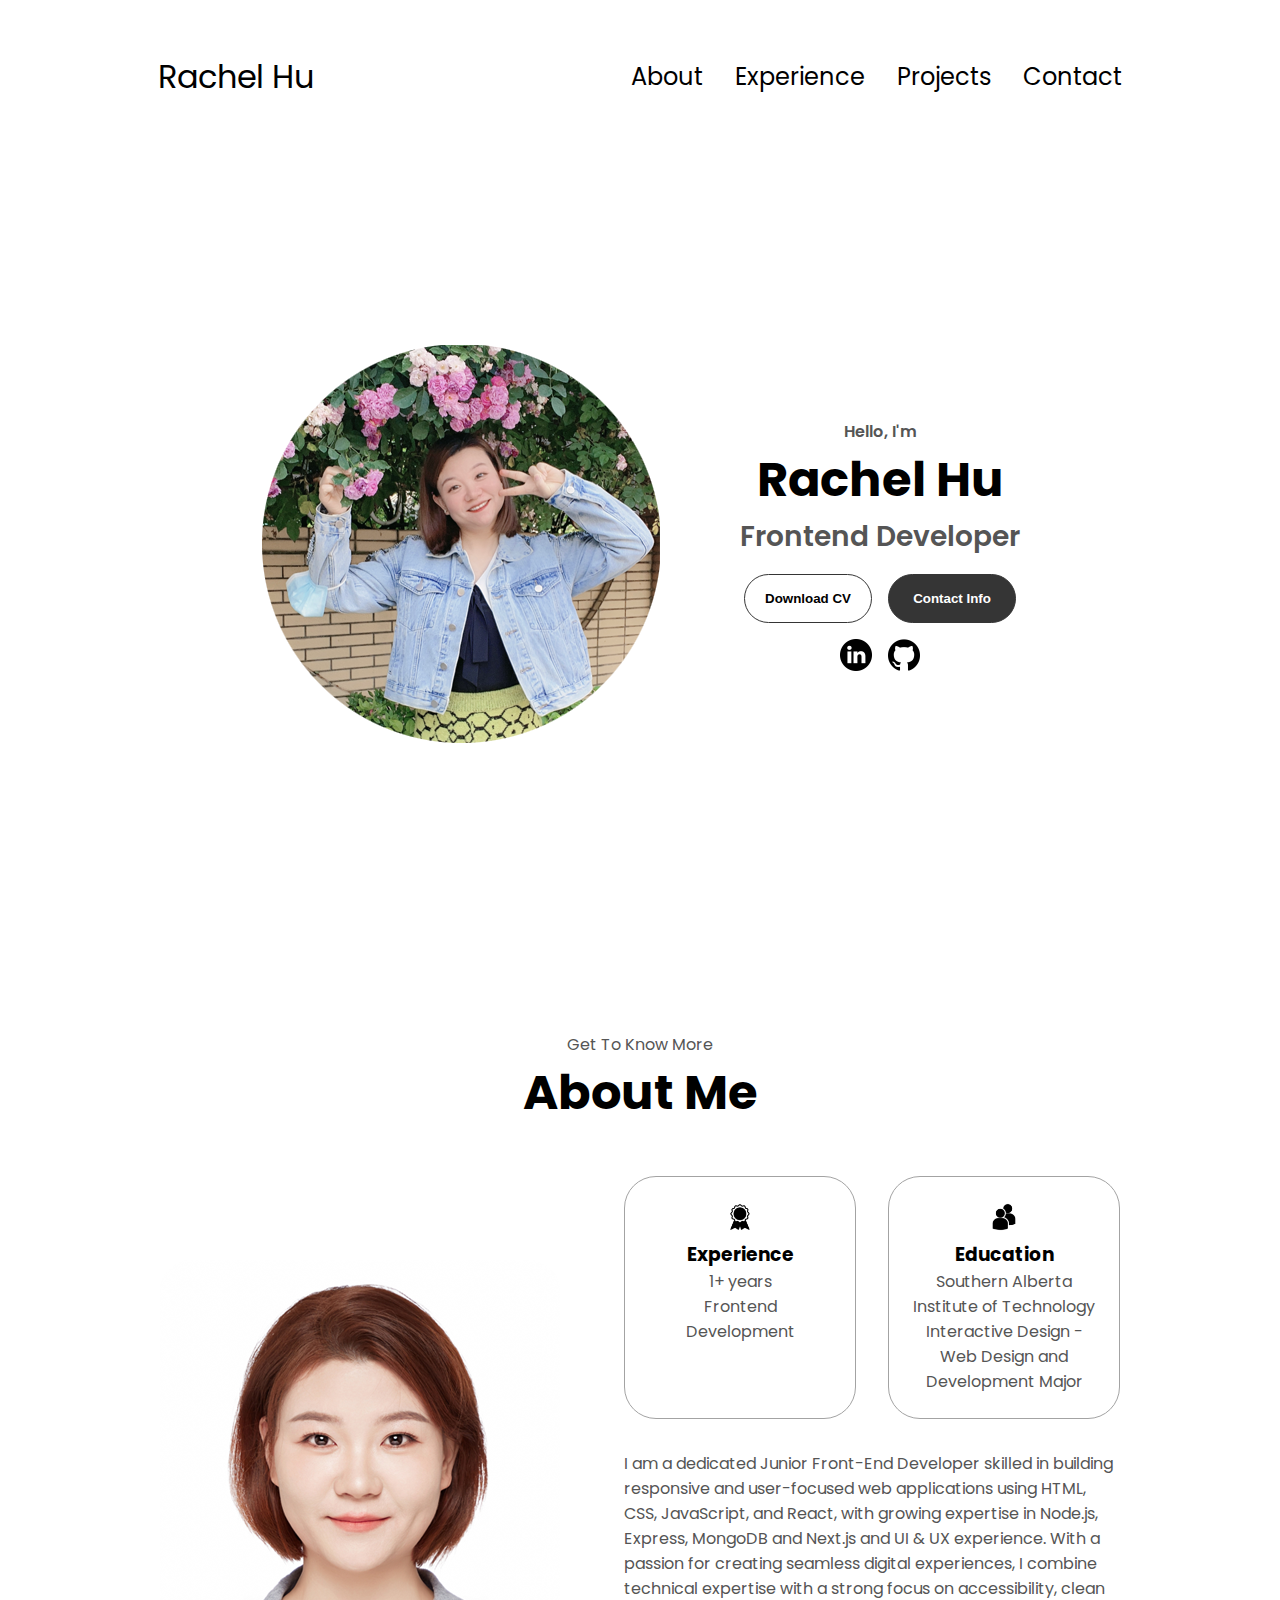
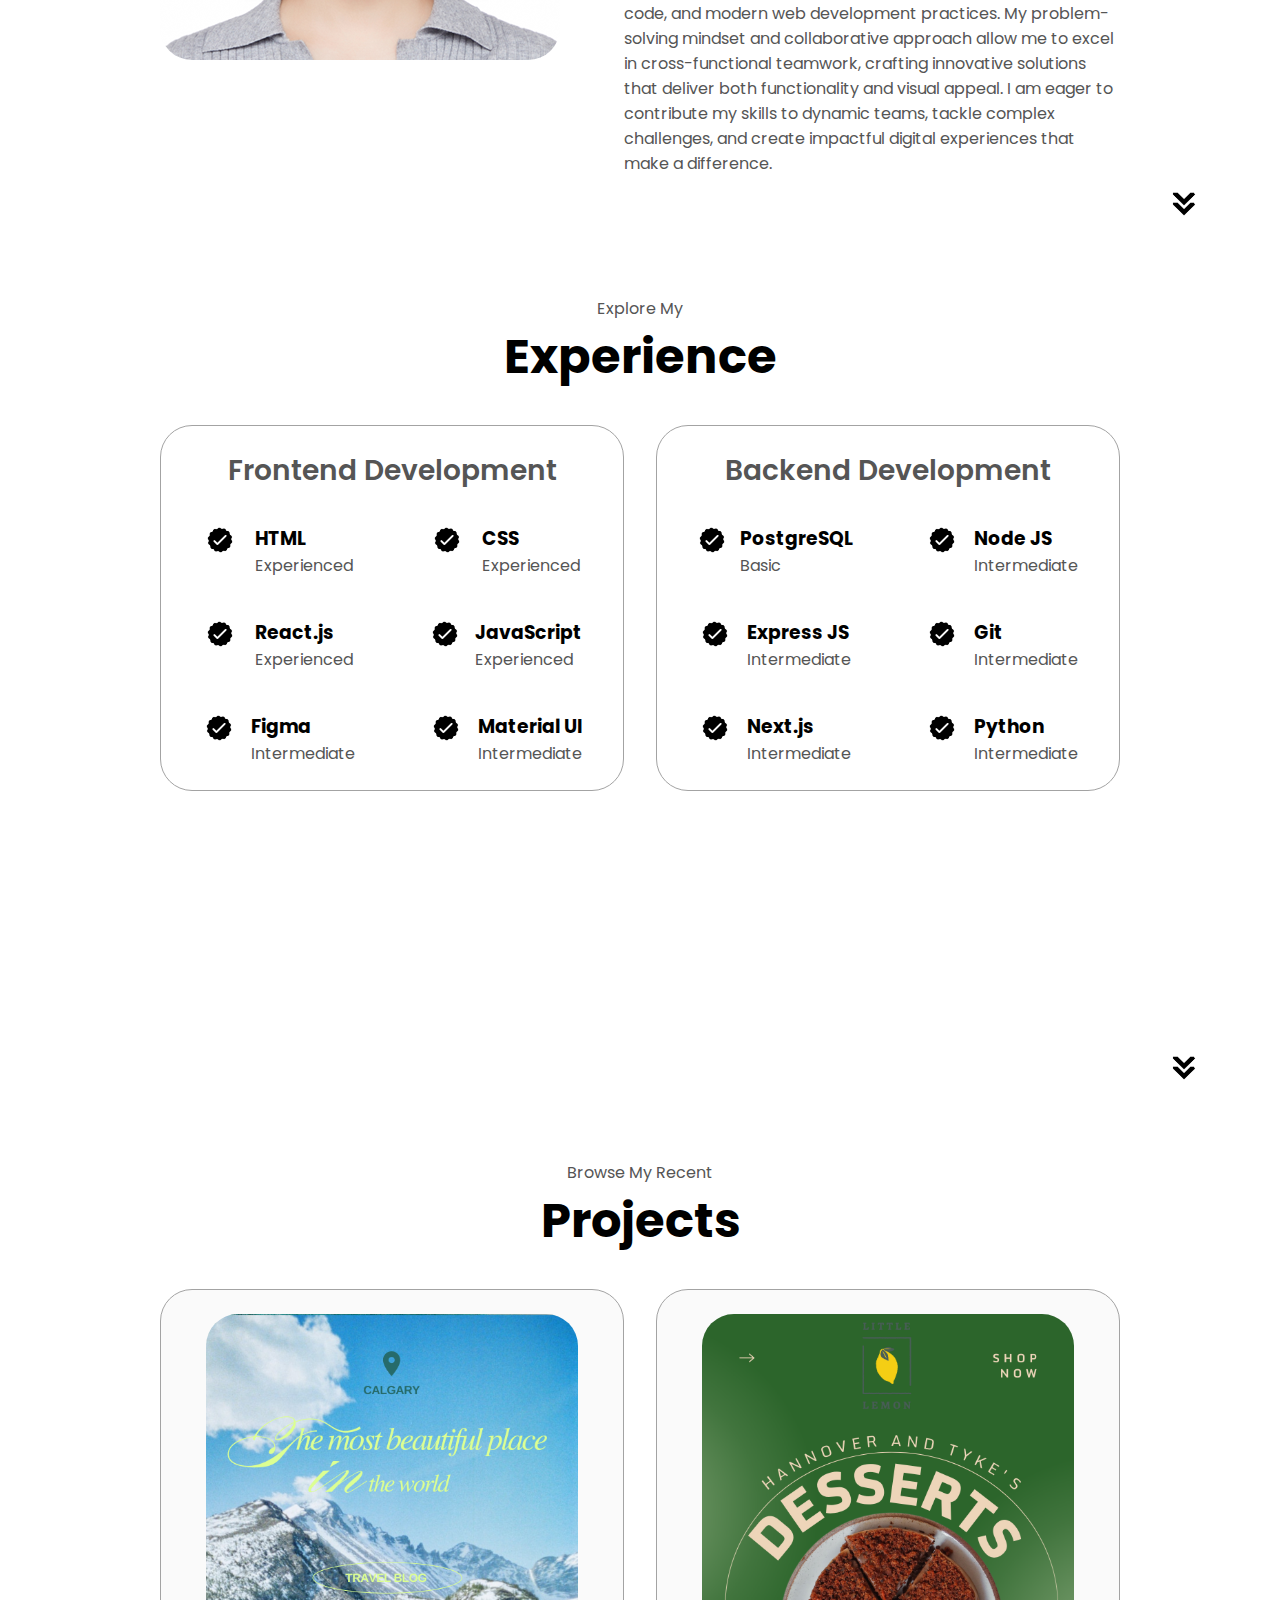
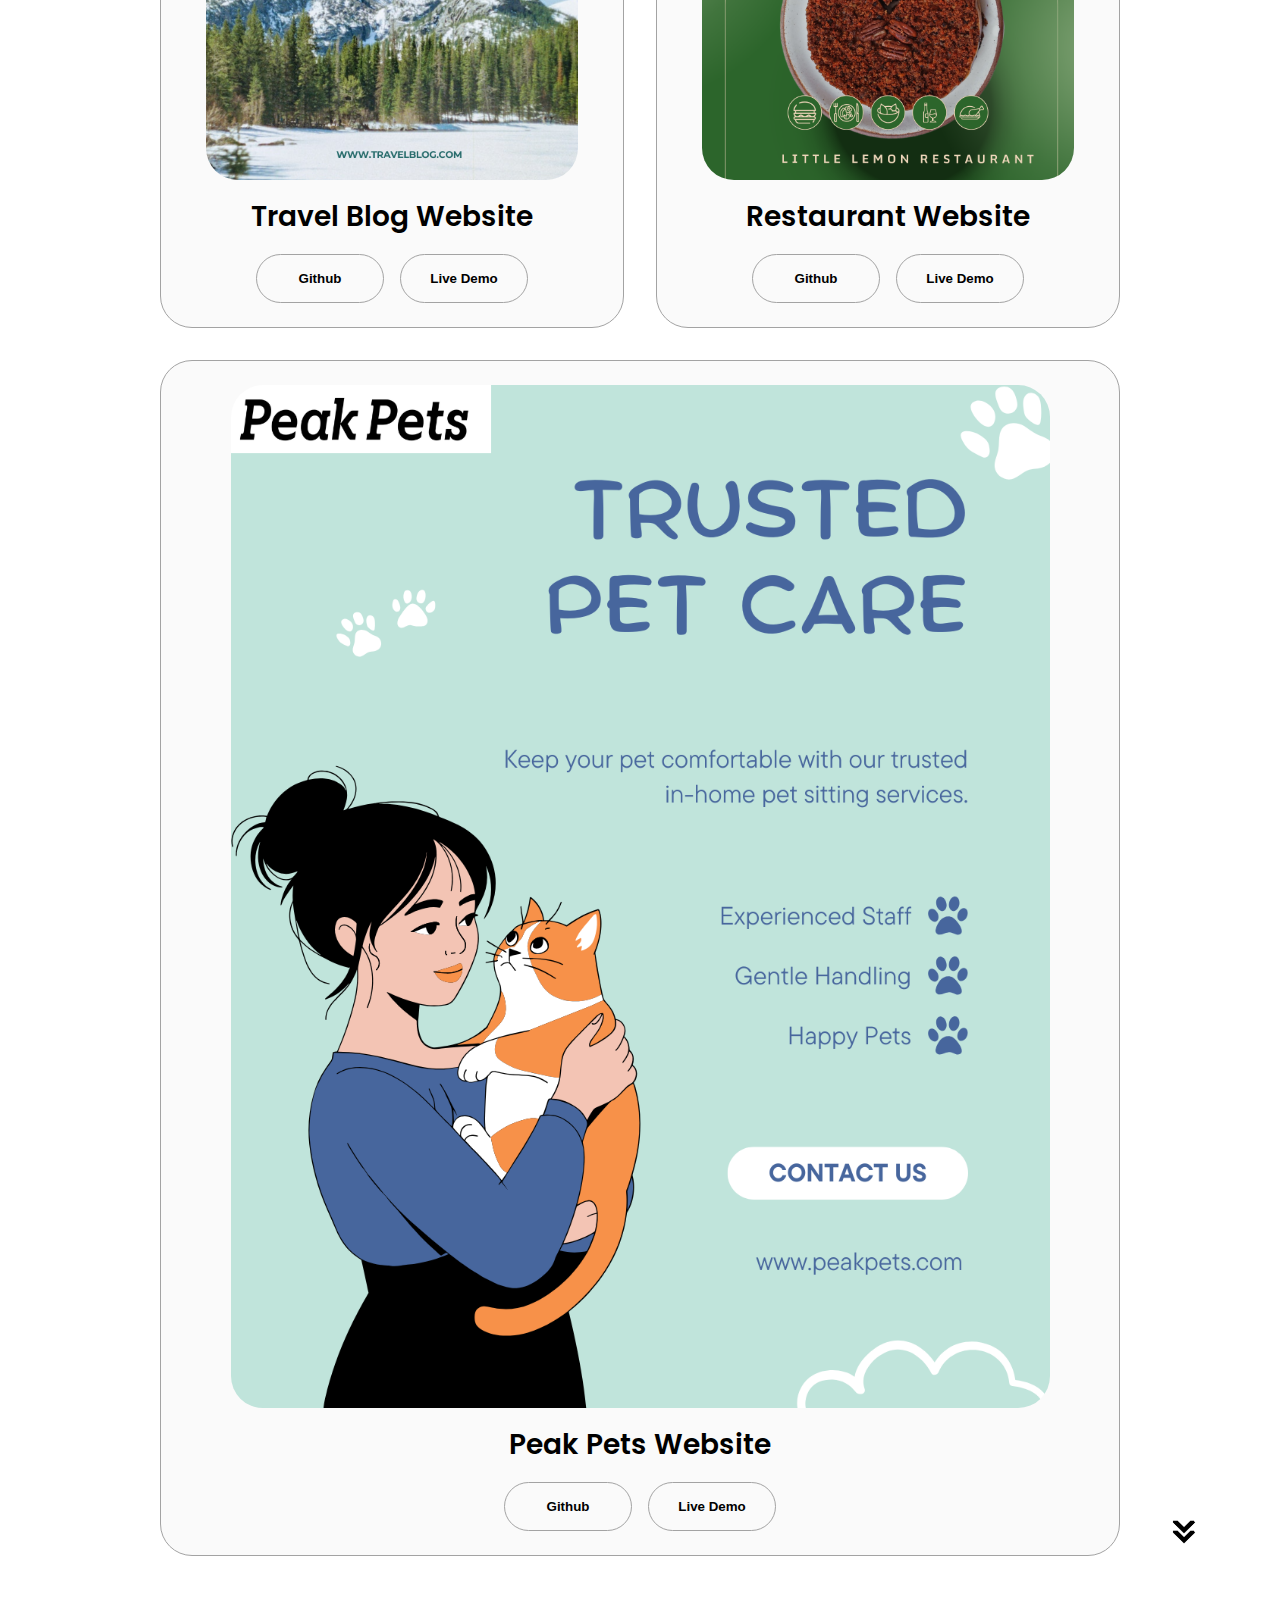
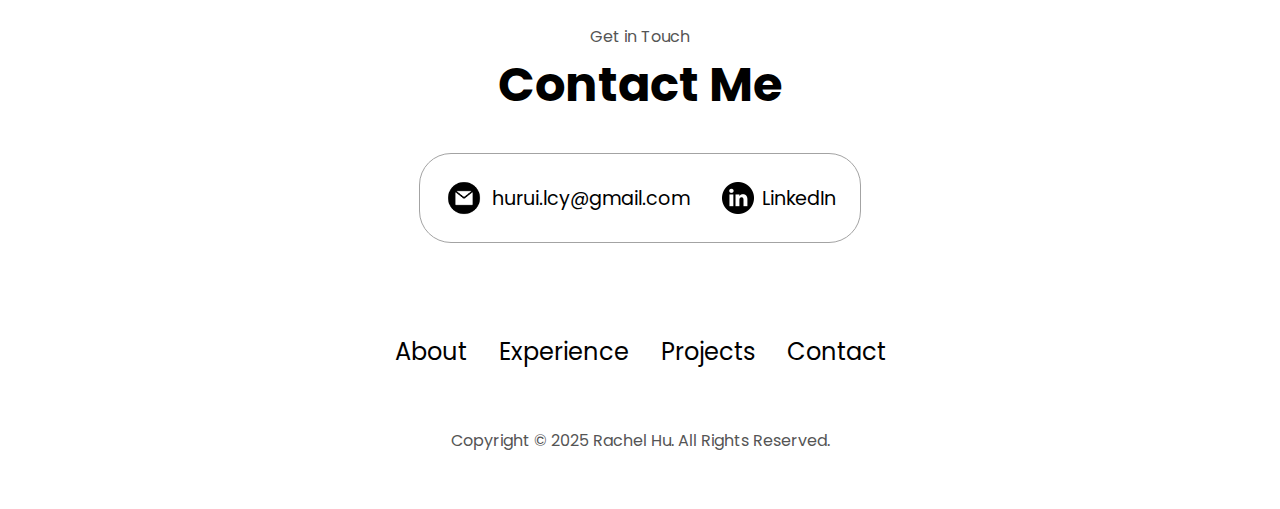
==== index.html @ 05093a1e "update projects and pictures" ====
<!DOCTYPE html>
<html lang="en">
<head>
  <meta charset="UTF-8">
  <meta name="viewport" content="width=device-width, initial-scale=1.0">
  <title>Rachel Hu | Web Developer - Portfolio</title>
  <link rel="stylesheet" href="style.css">
  <link rel="stylesheet" href="mediaqueries.css">
</head>

<body>
  <nav id="desktop-nav">
    <div class="logo">Rachel Hu</div>
    <div>
      <ul class="nav-links">
        <li><a href="#about">About</a></li>
        <li><a href="#experience">Experience</a></li>
        <li><a href="#projects">Projects</a></li>
        <li><a href="#contact">Contact</a></li>
      </ul>
    </div>
  </nav>

  <nav id="hamburger-nav">
    <div class="logo">Rachel Hu</div>
    <div class="hamburger-menu">
      <div class="hamburger-icon" onclick="toggleMenu()">
         <span></span>
         <span></span>
         <span></span>
      </div>
      <div class="menu-links">
        <li><a href="#about" onclick="toggleMenu()">About</a></li>
        <li><a href="#experience" onclick="toggleMenu()">Experience</a></li>
        <li><a href="#projects" onclick="toggleMenu()">Projects</a></li>
        <li><a href="#contact" onclick="toggleMenu()">Contact</a></li>
      </div>
    </div>
  </nav>

  <section id="profile">
    <div class="section__pic-container">
      <img src="./assets/Circle-Rachel-pic.png" alt="Rachel Hu profile picture">
    </div>
    <div class="section__text">
      <p class="section__text__p1">Hello, I'm</p>
      <h1 class="title">Rachel Hu</h1>
      <p class="section__text__p2">Frontend Developer</p>
      <div class="btn-container">
        <button class="btn btn-color-2" onclick="window.open('./assets/resume-example.pdf')">Download CV</button>
        <button class="btn btn-color-1" onclick="location.href='./#contact'">Contact Info</button>
      </div>

      <div class="socials-container" id="socials-container">
        <img src="./assets/linkedin.png" alt="LinkedIn profile" class="icon" onclick="location.href='https://www.linkedin.com/'">

        <img src="./assets/github.png" alt="GitHub profile" class="icon" onclick="location.href='https://github.com/Rachel-lcy'"> 
      </div>   
    </div>
  </section>

  <section id="about">
    <p class="section__text__p1">Get To Know More</p>
    <h1 class="title">About Me</h1>
    <div class="section-container">
      <div class="section__pic-container">
        <img src="./assets/rachel-1.png" alt="Profile picture" class="about-pic">
      </div>
      <div class="about-details-container">
        <div class="about-containers">
          <div class="details-container">
            <img src="./assets/experience.png" alt="Experience icon" class="icon">
            <h3>Experience</h3>
            <p>1+ years <br> Frontend Development</p>
          </div>

          <div class="details-container">
            <img src="./assets/education.png" alt="Education icon" class="icon">
            <h3>Education</h3>
            <p>Southern Alberta Institute of Technology <br> Interactive Design - Web Design and Development Major</p>
          </div>
        </div>
        <div class="text-container">
          <p>
            I am a dedicated Junior Front-End Developer skilled in building responsive and user-focused web applications using HTML, CSS, JavaScript, and React, with growing expertise in Node.js, Express, MongoDB and Next.js and UI & UX experience. With a passion for creating seamless digital experiences, I combine technical expertise with a strong focus on accessibility, clean code, and modern web development practices. My problem-solving mindset and collaborative approach allow me to excel in cross-functional teamwork, crafting innovative solutions that deliver both functionality and visual appeal. I am eager to contribute my skills to dynamic teams, tackle complex challenges, and create impactful digital experiences that make a difference.
          </p>
        </div>
      </div>
    </div>

    <img src="./assets/arrow.png" alt="Arrow icon" class="icon arrow" onclick="location.href='./#experience'">
  </section>

  <section id="experience">
    <p class="section__text__p1">Explore My</p>
    <h1 class="title">Experience</h1>
    <div class="experience-details-container">
      <div class="about-containers">
        <div class="details-container">
          <h2 class="experience-sub-title">Frontend Development</h2>
          <div class="article-container">
            <article>
              <img
                src="./assets/checkmark.png"
                alt="Experience icon"
                class="icon"
              />
              <div>
                <h3>HTML</h3>
                <p>Experienced</p>
              </div>
            </article>
            <article>
              <img
                src="./assets/checkmark.png"
                alt="Experience icon"
                class="icon"
              />
              <div>
                <h3>CSS</h3>
                <p>Experienced</p>
              </div>
            </article>
            <article>
              <img
                src="./assets/checkmark.png"
                alt="Experience icon"
                class="icon"
              />
              <div>
                <h3>React.js</h3>
                <p>Experienced</p>
              </div>
            </article>
            <article>
              <img
                src="./assets/checkmark.png"
                alt="Experience icon"
                class="icon"
              />
              <div>
                <h3>JavaScript</h3>
                <p>Experienced</p>
              </div>
            </article>
            <article>
              <img
                src="./assets/checkmark.png"
                alt="Experience icon"
                class="icon"
              />
              <div>
                <h3>Figma</h3>
                <p>Intermediate</p>
              </div>
            </article>
            <article>
              <img
                src="./assets/checkmark.png"
                alt="Experience icon"
                class="icon"
              />
              <div>
                <h3>Material UI</h3>
                <p>Intermediate</p>
              </div>
            </article>
          </div>
        </div>
        <div class="details-container">
          <h2 class="experience-sub-title">Backend Development</h2>
          <div class="article-container">
            <article>
              <img
                src="./assets/checkmark.png"
                alt="Experience icon"
                class="icon"
              />
              <div>
                <h3>PostgreSQL</h3>
                <p>Basic</p>
              </div>
            </article>
            <article>
              <img
                src="./assets/checkmark.png"
                alt="Experience icon"
                class="icon"
              />
              <div>
                <h3>Node JS</h3>
                <p>Intermediate</p>
              </div>
            </article>
            <article>
              <img
                src="./assets/checkmark.png"
                alt="Experience icon"
                class="icon"
              />
              <div>
                <h3>Express JS</h3>
                <p>Intermediate</p>
              </div>
            </article>
            <article>
              <img
                src="./assets/checkmark.png"
                alt="Experience icon"
                class="icon"
              />
              <div>
                <h3>Git</h3>
                <p>Intermediate</p>
              </div>
            </article>
            <article>
              <img
                src="./assets/checkmark.png"
                alt="Experience icon"
                class="icon"
              />
              <div>
                <h3>Next.js</h3>
                <p>Intermediate</p>
              </div>
            </article>
            <article>
              <img
                src="./assets/checkmark.png"
                alt="Experience icon"
                class="icon"
              />
              <div>
                <h3>Python</h3>
                <p>Intermediate</p>
              </div>
            </article>
          </div>
        </div>
      </div>
    </div>
    <img
      src="./assets/arrow.png"
      alt="Arrow icon"
      class="icon arrow"
      onclick="location.href='./#projects'"
    />
  </section>

  <section id="projects">
    <p class="section__text__p1">Browse My Recent</p>
    <h1 class="title">Projects</h1>
    <div class="experience-details-container">
      <div class="about-containers">
        <div class="details-container color-container">
          <div class="article-container">
            <img
              src="./assets/travelblog.png"
              alt="Project 1"
              class="project-img"
            />
          </div>
          <h2 class="experience-sub-title project-title">Travel Blog Website</h2>
          <div class="btn-container">
            <button
              class="btn btn-color-2 project-btn"
              onclick="location.href='https://github.com/Rachel-lcy'"
            >
              Github
            </button>
            <button
              class="btn btn-color-2 project-btn"
              onclick="location.href='https://rachel-lcy.github.io/travel-blog-website/'"
            >
              Live Demo
            </button>
          </div>
        </div>
        <div class="details-container color-container">
          <div class="article-container">
            <img
              src="./assets/littlelemonrestaurant.png"
              alt="Project 2"
              class="project-img"
            />
          </div>
          <h2 class="experience-sub-title project-title">Restaurant Website</h2>
          <div class="btn-container">
            <button
              class="btn btn-color-2 project-btn"
              onclick="location.href='https://github.com/Rachel-lcy'"
            >
              Github
            </button>
            <button
              class="btn btn-color-2 project-btn"
              onclick="location.href='https://github.com/Rachel-lcy"
            >
              Live Demo
            </button>
          </div>
        </div>
        <div class="details-container color-container">
          <div class="article-container">
            <img
              src="./assets/peakpets.png"
              alt="Project 3"
              class="project-img"
            />
          </div>
          <h2 class="experience-sub-title project-title">Peak Pets Website</h2>
          <div class="btn-container">
            <button
              class="btn btn-color-2 project-btn"
              onclick="location.href='https://github.com/Rachel-lcy'"
            >
              Github
            </button>
            <button
              class="btn btn-color-2 project-btn"
              onclick="location.href='https://github.com/Rachel-lcy'"
            >
              Live Demo
            </button>
          </div>
        </div>
      </div>
    </div>
    <img
      src="./assets/arrow.png"
      alt="Arrow icon"
      class="icon arrow"
      onclick="location.href='./#contact'"
    />
  </section>
  <section id="contact">
    <p class="section__text__p1">Get in Touch</p>
    <h1 class="title">Contact Me</h1>
    <div class="contact-info-upper-container">
      <div class="contact-info-container">
        <img
          src="./assets/email.png"
          alt="Email icon"
          class="icon contact-icon email-icon"
        />
        <p><a href="mailto:examplemail@gmail.com">hurui.lcy@gmail.com</a></p>
      </div>
      <div class="contact-info-container">
        <img
          src="./assets/linkedin.png"
          alt="LinkedIn icon"
          class="icon contact-icon"
        />
        <p><a href="https://www.linkedin.com">LinkedIn</a></p>
      </div>
    </div>
  </section>
  <footer>
    <nav>
      <div class="nav-links-container">
        <ul class="nav-links">
          <li><a href="#about">About</a></li>
          <li><a href="#experience">Experience</a></li>
          <li><a href="#projects">Projects</a></li>
          <li><a href="#contact">Contact</a></li>
        </ul>
      </div>
    </nav>
    <p>Copyright &#169; 2025 Rachel Hu. All Rights Reserved.</p>
  </footer>
  <script src="script.js"></script>
</body>
</html>
---- style.css ----
/* GENERAL */

@import url("https://fonts.googleapis.com/css2?family=Poppins:wght@300;400;500;600&display=swap");

* {
  margin: 0;
  padding: 0;
}

body {
  font-family: "Poppins", sans-serif;
  box-sizing: border-box;
}

html {
  scroll-behavior: smooth;
}

p {
  color: rgb(85, 85, 85);
}

/* TRANSITION */

a,
.btn {
  transition: all 300ms ease;
}

/* DESKTOP NAV */

nav,
.nav-links {
  display: flex;
}

nav {
  justify-content: space-around;
  align-items: center;
  height: 17vh;
}

.nav-links {
  gap: 2rem;
  list-style: none;
  font-size: 1.5rem;
}

a {
  color: black;
  text-decoration: none;
  text-decoration-color: white;
}

a:hover {
  color: grey;
  text-decoration: underline;
  text-underline-offset: 1rem;
  text-decoration-color: rgb(181, 181, 181);
}

.logo {
  font-size: 2rem;
}

.logo:hover {
  cursor: default;
}

/* HAMBURGER MENU */

#hamburger-nav {
  display: none;
}

.hamburger-menu {
  position: relative;
  display: inline-block;
}

.hamburger-icon {
  display: flex;
  flex-direction: column;
  justify-content: space-between;
  height: 24px;
  width: 30px;
  cursor: pointer;
}

.hamburger-icon span {
  width: 100%;
  height: 2px;
  background-color: black;
  transition: all 0.3 ease-in-out;
}

.menu-links {
  position: absolute;
  top: 100%;
  right: 0;
  background-color: white;
  width: fit-content;
  max-height: 0;
  overflow: hidden;
  transition: all 0.3 ease-in-out;
}

.menu-links a {
  display: block;
  padding: 10px;
  text-align: center;
  font-size: 1.5rem;
  color: black;
  text-decoration: none;
  transition: all 0.3 ease-in-out;
}

.menu-links li {
  list-style: none;
}

.menu-links.open {
  max-height: 300px;
}

.hamburger-icon.open span:first-child {
  transform: rotate(45deg) translate(10px, 5px);
}

.hamburger-icon.open span:nth-child(2) {
  opacity: 0;
}

.hamburger-icon.open span:last-child {
  transform: rotate(-45deg) translate(10px, -5px);
}

.hamburger-icon span:first-child {
  transform: none;
}

.hamburger-icon span:first-child {
  opacity: 1;
}

.hamburger-icon span:first-child {
  transform: none;
}

/* SECTIONS */

section {
  padding-top: 4vh;
  height: 96vh;
  margin: 0 10rem;
  box-sizing: border-box;
  min-height: fit-content;
}

.section-container {
  display: flex;
  margin-bottom: 2rem;
}

/* PROFILE SECTION */

#profile {
  display: flex;
  justify-content: center;
  gap: 5rem;
  height: 80vh;
}

.section__pic-container {
  display: flex;
  height: 400px;
  width: 400px;
  margin: auto 0;
}

.section__text {
  align-self: center;
  text-align: center;
}

.section__text p {
  font-weight: 600;
}

.section__text__p1 {
  text-align: center;
}

.section__text__p2 {
  font-size: 1.75rem;
  margin-bottom: 1rem;
}

.title {
  font-size: 3rem;
  text-align: center;
}

#socials-container {
  display: flex;
  justify-content: center;
  margin-top: 1rem;
  gap: 1rem;
}

/* ICONS */

.icon {
  cursor: pointer;
  height: 2rem;
}

/* BUTTONS */

.btn-container {
  display: flex;
  justify-content: center;
  gap: 1rem;
}

.btn {
  font-weight: 600;
  transition: all 300ms ease;
  padding: 1rem;
  width: 8rem;
  border-radius: 2rem;
}

.btn-color-1,
.btn-color-2 {
  border: rgb(53, 53, 53) 0.1rem solid;
}

.btn-color-1:hover,
.btn-color-2:hover {
  cursor: pointer;
}

.btn-color-1,
.btn-color-2:hover {
  background: rgb(53, 53, 53);
  color: white;
}

.btn-color-1:hover {
  background: rgb(0, 0, 0);
}

.btn-color-2 {
  background: none;
}

.btn-color-2:hover {
  border: rgb(255, 255, 255) 0.1rem solid;
}

.btn-container {
  gap: 1rem;
}

/* ABOUT SECTION */

#about {
  position: relative;
}

.about-containers {
  gap: 2rem;
  margin-bottom: 2rem;
  margin-top: 2rem;
}

.about-details-container {
  justify-content: center;
  flex-direction: column;
}

.about-containers,
.about-details-container {
  display: flex;
}

.about-pic {
  border-radius: 2rem;
}

.arrow {
  position: absolute;
  right: -5rem;
  bottom: 2.5rem;
}

.details-container {
  padding: 1.5rem;
  flex: 1;
  background: white;
  border-radius: 2rem;
  border: rgb(53, 53, 53) 0.1rem solid;
  border-color: rgb(163, 163, 163);
  text-align: center;
}

.section-container {
  gap: 4rem;
  height: 80%;
}

.section__pic-container {
  height: 400px;
  width: 400px;
  margin: auto 0;
}

/* EXPERIENCE SECTION */

#experience {
  position: relative;
}

.experience-sub-title {
  color: rgb(85, 85, 85);
  font-weight: 600;
  font-size: 1.75rem;
  margin-bottom: 2rem;
}

.experience-details-container {
  display: flex;
  justify-content: center;
  flex-direction: column;
}

.article-container {
  display: flex;
  text-align: initial;
  flex-wrap: wrap;
  flex-direction: row;
  gap: 2.5rem;
  justify-content: space-around;
}

article {
  display: flex;
  width: 10rem;
  justify-content: space-around;
  gap: 0.5rem;
}

article .icon {
  cursor: default;
}

/* PROJECTS SECTION */

#projects {
  position: relative;
}

.color-container {
  border-color: rgb(163, 163, 163);
  background: rgb(250, 250, 250);
}

.project-img {
  border-radius: 2rem;
  width: 90%;
  height: 90%;
}

.project-title {
  margin: 1rem;
  color: black;
}

.project-btn {
  color: black;
  border-color: rgb(163, 163, 163);
}

/* CONTACT */

#contact {
  display: flex;
  justify-content: center;
  flex-direction: column;
  height: 70vh;
}

.contact-info-upper-container {
  display: flex;
  justify-content: center;
  border-radius: 2rem;
  border: rgb(53, 53, 53) 0.1rem solid;
  border-color: rgb(163, 163, 163);
  background: (250, 250, 250);
  margin: 2rem auto;
  padding: 0.5rem;
}

.contact-info-container {
  display: flex;
  align-items: center;
  justify-content: center;
  gap: 0.5rem;
  margin: 1rem;
}

.contact-info-container p {
  font-size: larger;
}

.contact-icon {
  cursor: default;
}

.email-icon {
  height: 2.5rem;
}

/* FOOTER SECTION */

footer {
  height: 26vh;
  margin: 0 1rem;
}

footer p {
  text-align: center;
}
---- mediaqueries.css ----
@media screen and (max-width: 1400px) {
  #profile {
    height: 83vh;
    margin-bottom: 6rem;
  }
  .about-containers {
    flex-wrap: wrap;
  }
  #contact,
  #projects {
    height: fit-content;
  }
}

@media screen and (max-width: 1200px) {
  #desktop-nav {
    display: none;
  }
  #hamburger-nav {
    display: flex;
  }
  #experience,
  .experience-details-container {
    margin-top: 2rem;
  }
  #profile,
  .section-container {
    display: block;
  }
  .arrow {
    display: none;
  }
  section,
  .section-container {
    height: fit-content;
  }
  section {
    margin: 0 5%;
  }
  .section__pic-container {
    width: 275px;
    height: 275px;
    margin: 0 auto 2rem;
  }
  .about-containers {
    margin-top: 0;
  }
}

@media screen and (max-width: 600px) {
  #contact,
  footer {
    height: 40vh;
  }
  #profile {
    height: 83vh;
    margin-bottom: 0;
  }
  article {
    font-size: 1rem;
  }
  footer nav {
    height: fit-content;
    margin-bottom: 2rem;
  }
  .about-containers,
  .contact-info-upper-container,
  .btn-container {
    flex-wrap: wrap;
  }
  .contact-info-container {
    margin: 0;
  }
  .contact-info-container p,
  .nav-links li a {
    font-size: 1rem;
  }
  .experience-sub-title {
    font-size: 1.25rem;
  }
  .logo {
    font-size: 1.5rem;
  }
  .nav-links {
    flex-direction: column;
    gap: 0.5rem;
    text-align: center;
  }
  .section__pic-container {
    width: auto;
    height: 46vw;
    justify-content: center;
  }
  .section__text__p2 {
    font-size: 1.25rem;
  }
  .title {
    font-size: 2rem;
  }
  .text-container {
    text-align: justify;
  }
}
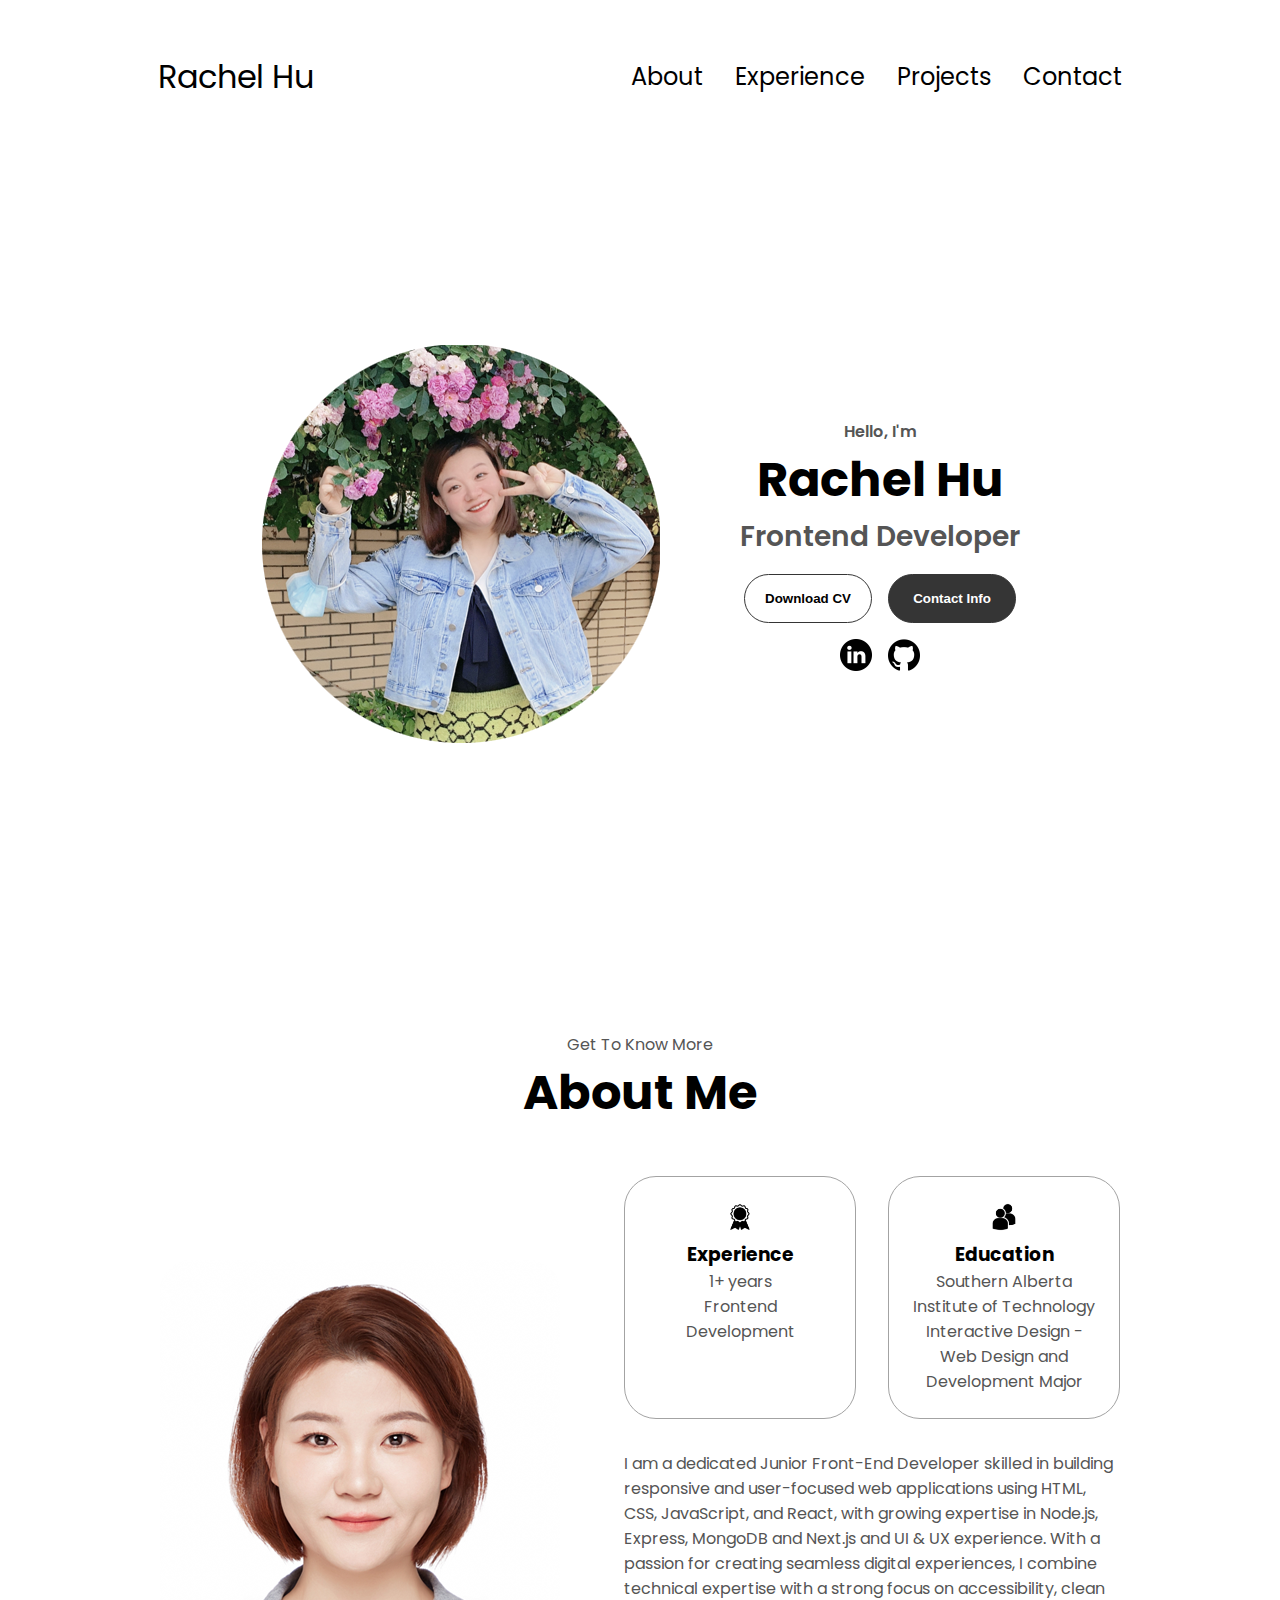
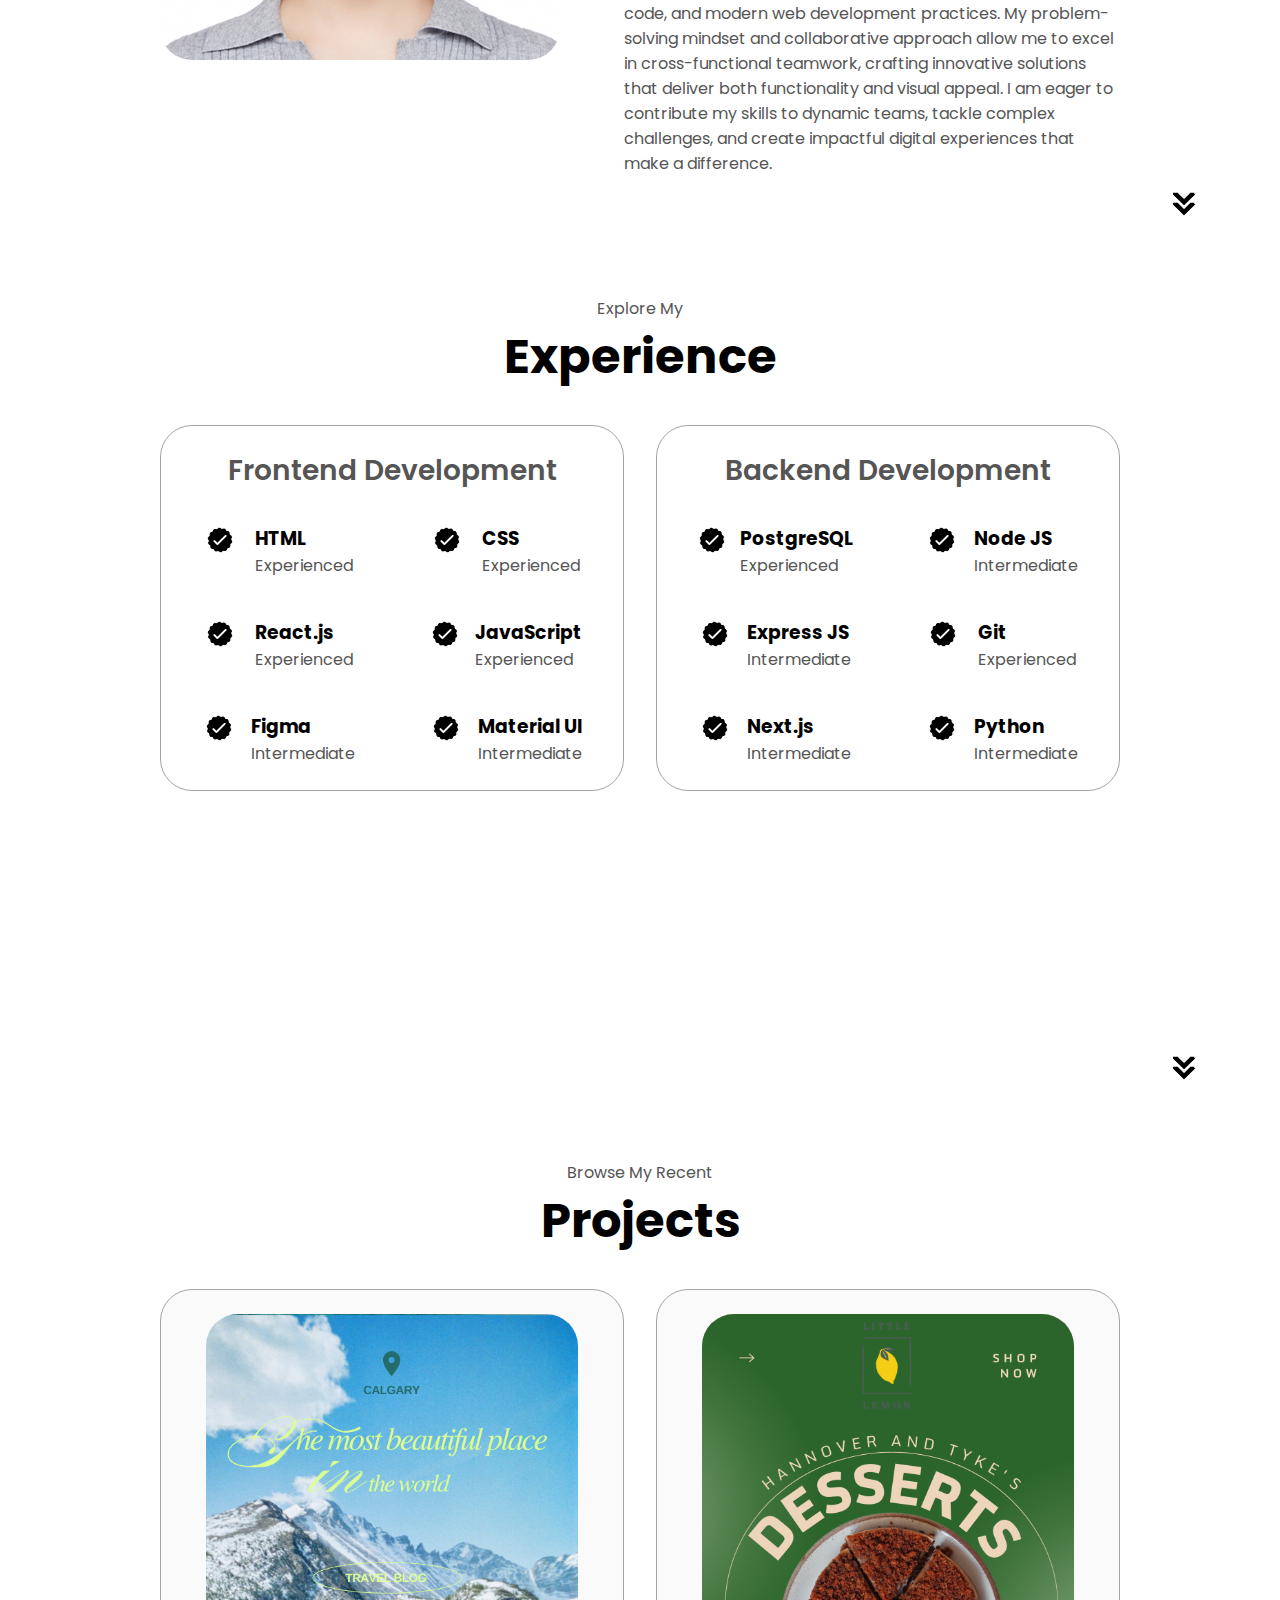
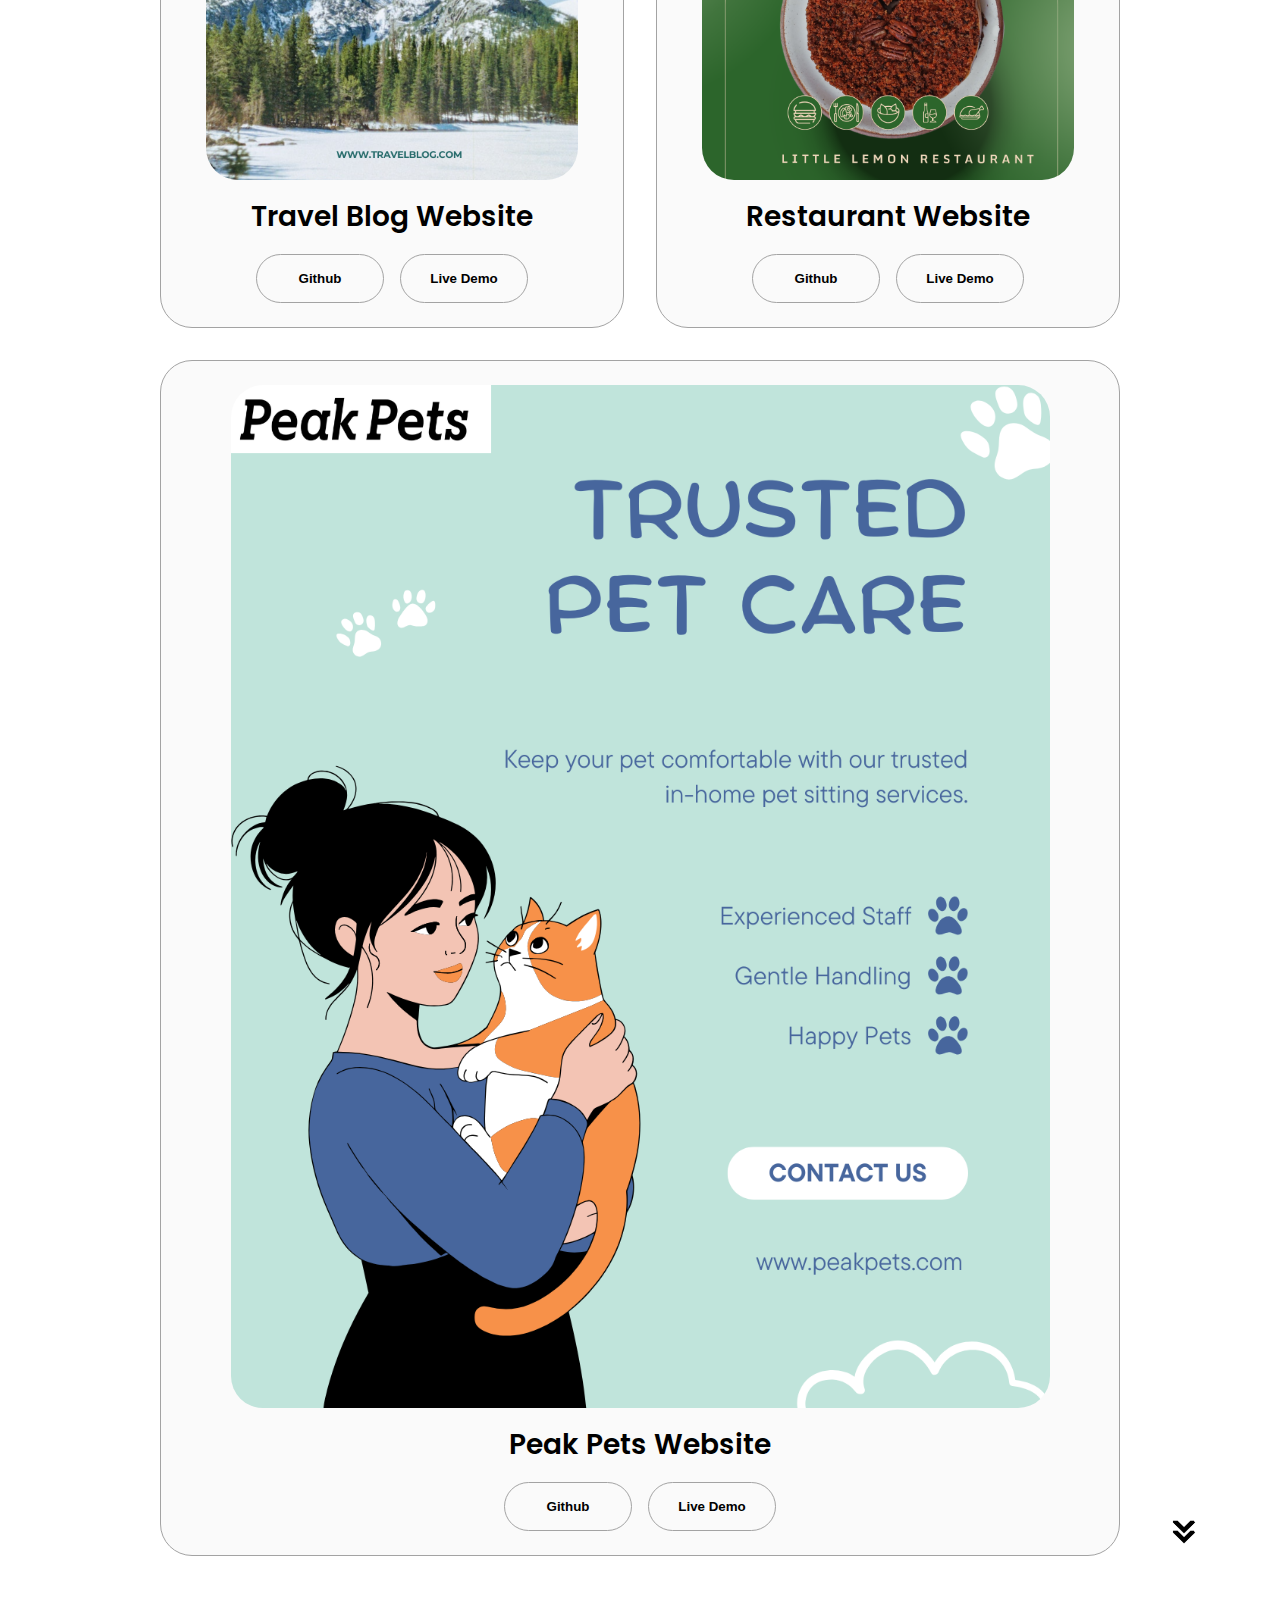
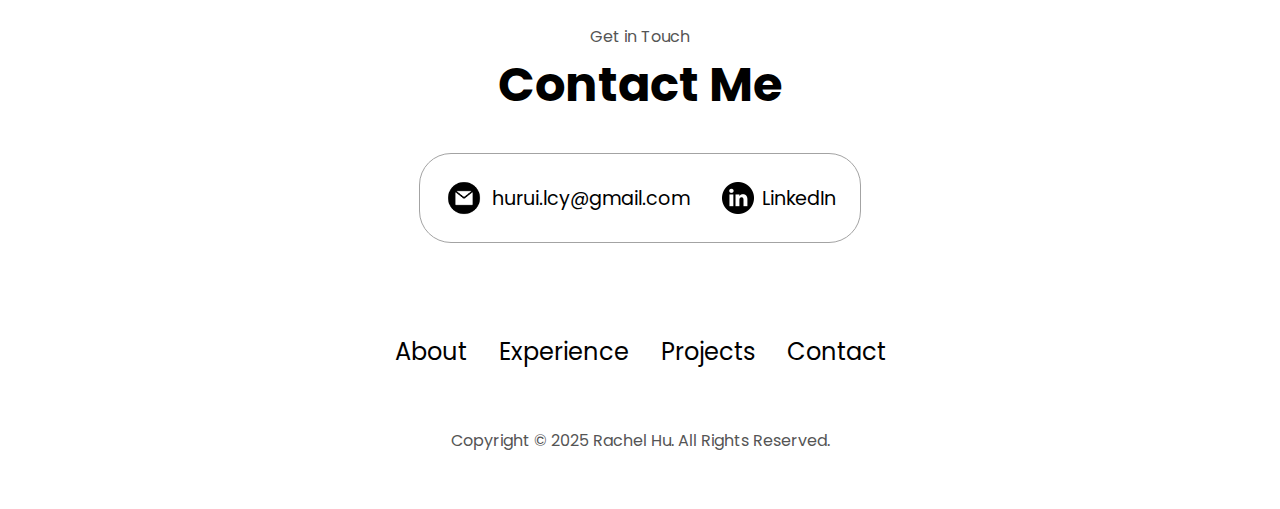
==== commit a50a974a: "update pets demo website" ====
--- a/index.html
+++ b/index.html
@@ -178,7 +178,7 @@
               />
               <div>
                 <h3>PostgreSQL</h3>
-                <p>Basic</p>
+                <p>Experienced</p>
               </div>
             </article>
             <article>
@@ -211,7 +211,7 @@
               />
               <div>
                 <h3>Git</h3>
-                <p>Intermediate</p>
+                <p>Experienced</p>
               </div>
             </article>
             <article>
@@ -271,7 +271,7 @@
             </button>
             <button
               class="btn btn-color-2 project-btn"
-              onclick="location.href='https://rachel-lcy.github.io/travel-blog-website/'"
+              onclick="location.href='https://travel-blog-website-six.vercel.app/'"
             >
               Live Demo
             </button>
@@ -319,7 +319,7 @@
             </button>
             <button
               class="btn btn-color-2 project-btn"
-              onclick="location.href='https://github.com/Rachel-lcy'"
+              onclick="location.href='https://pets-website-steel.vercel.app/'"
             >
               Live Demo
             </button>
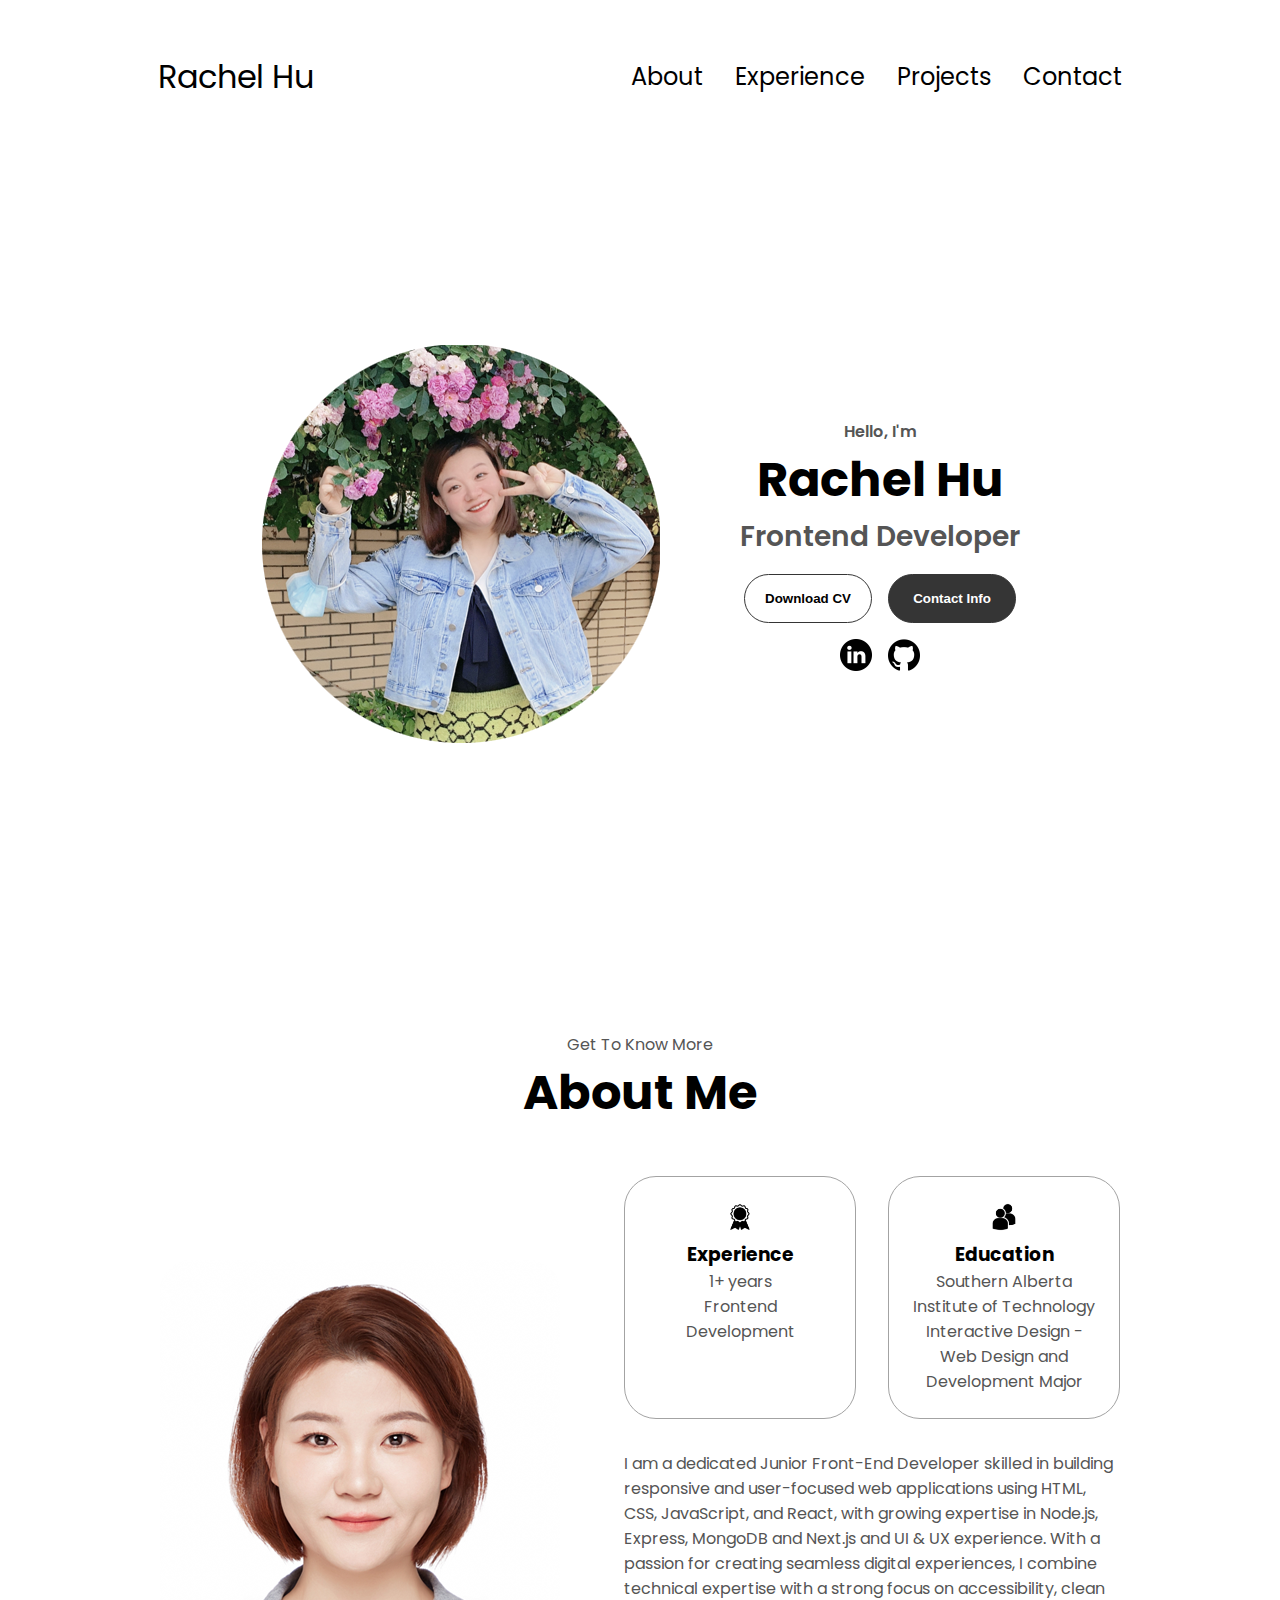
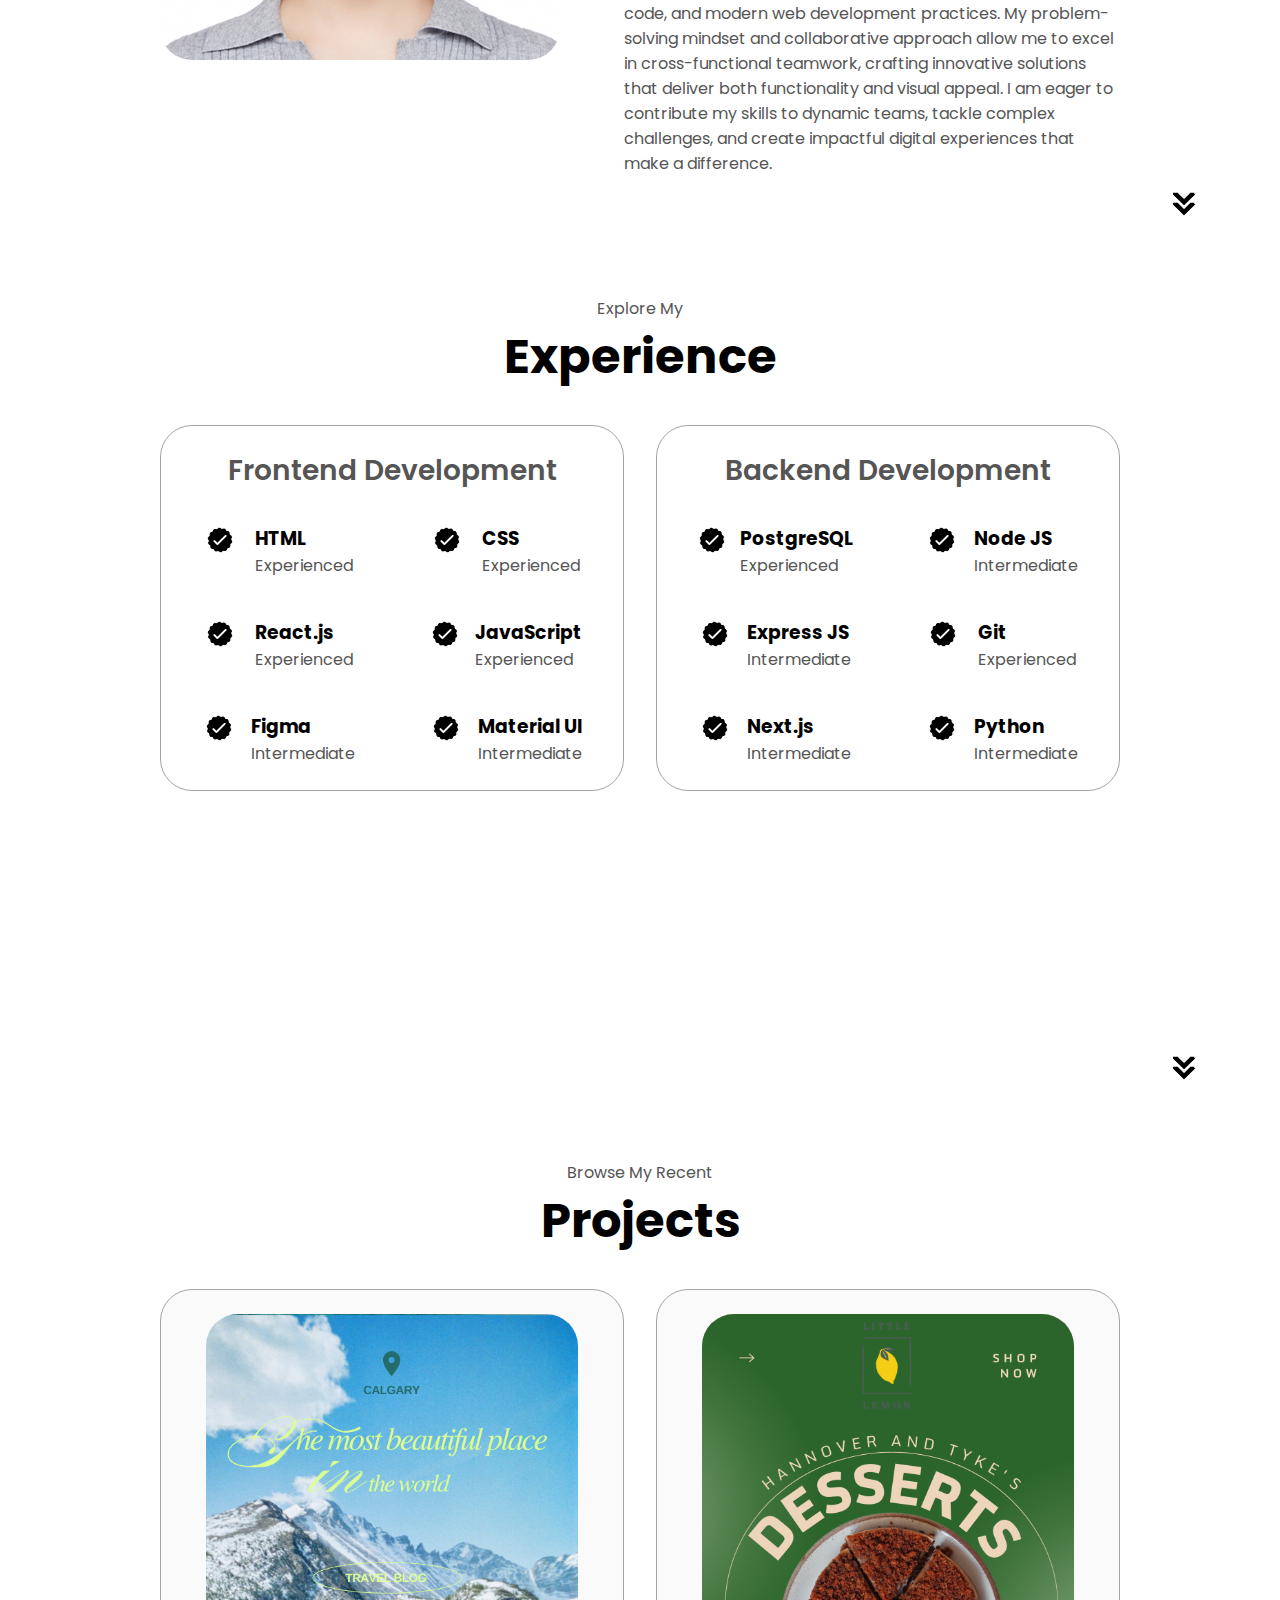
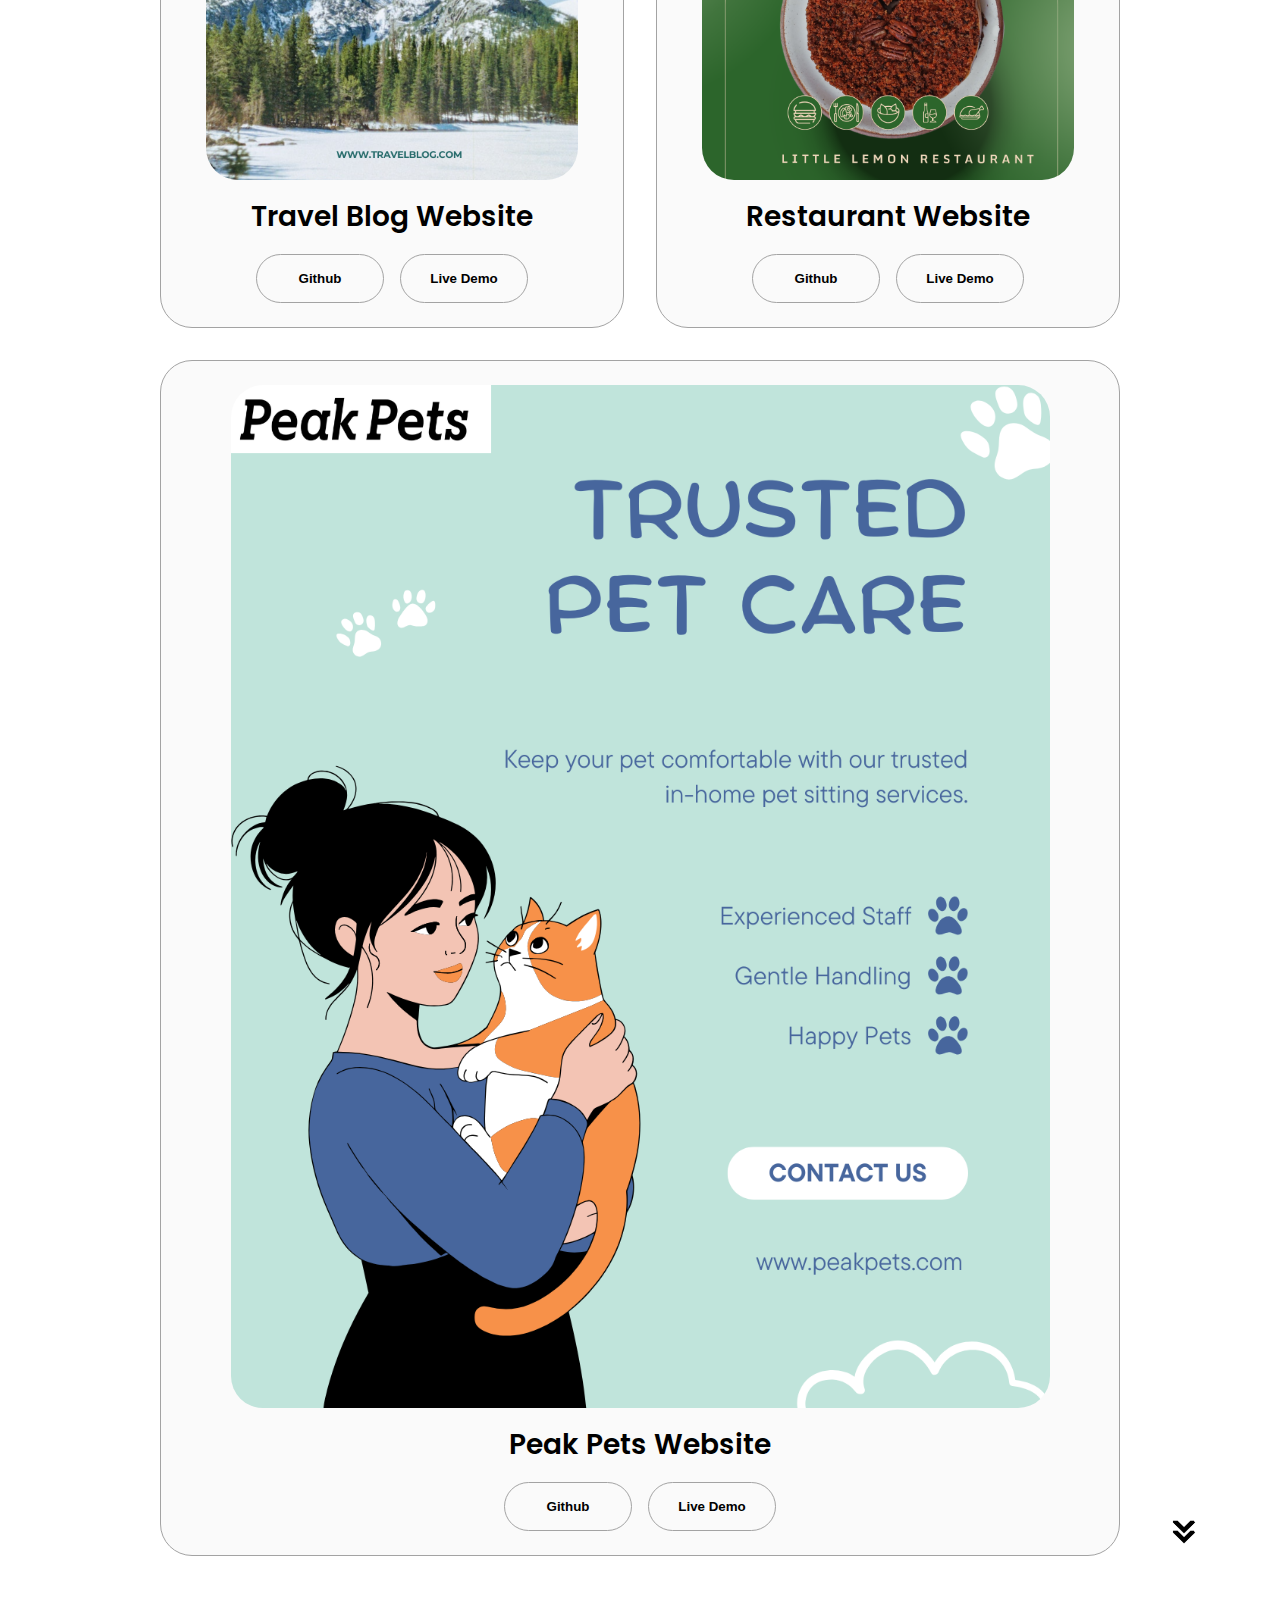
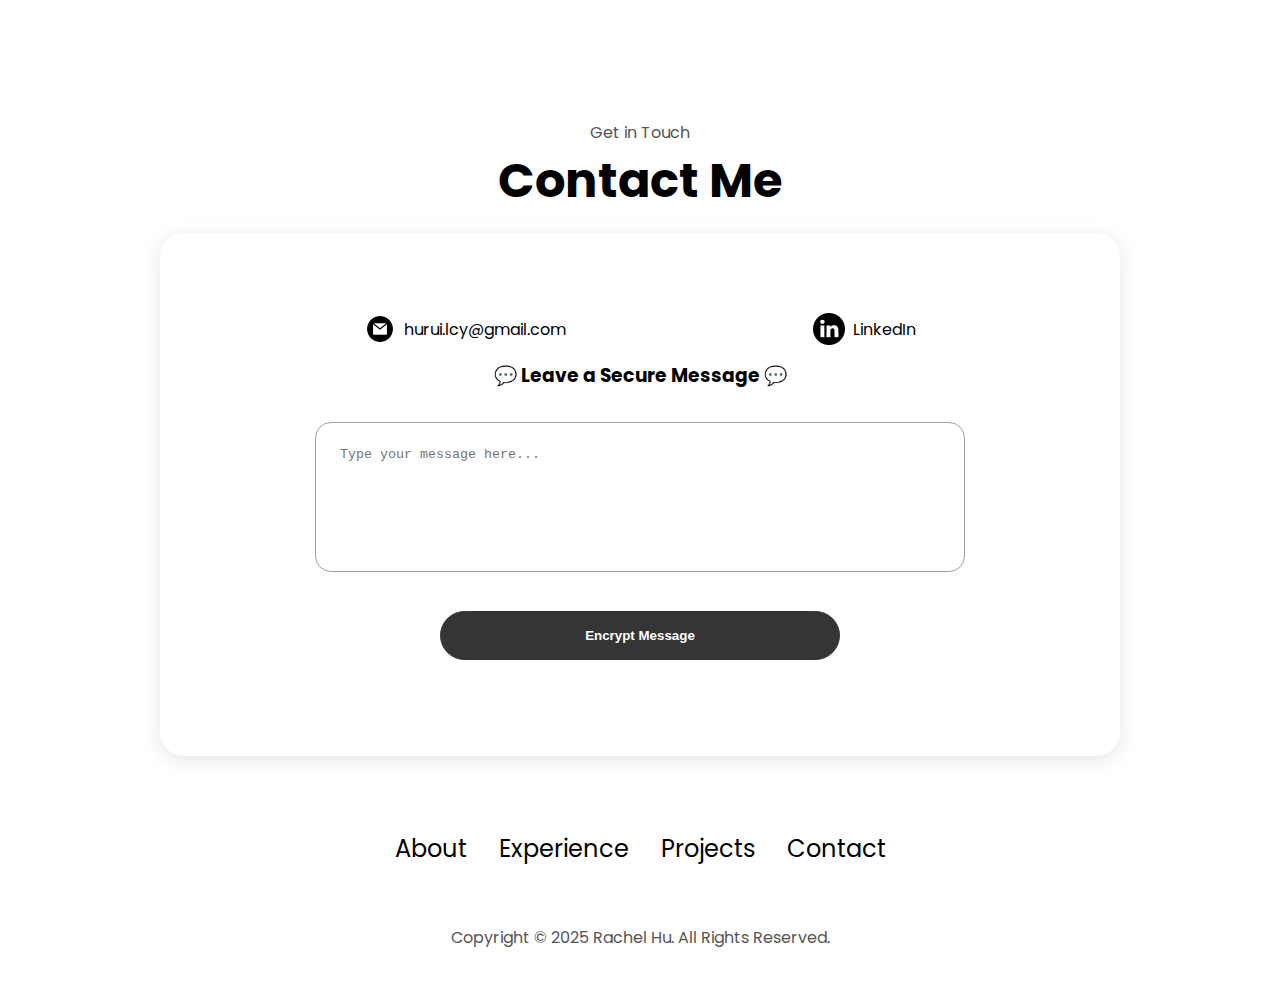
==== commit f58a157d: "Change the contact me infor by using Web crypto API; update specific Web Crypto API README file" ====
--- a/index.html
+++ b/index.html
@@ -334,7 +334,7 @@
       onclick="location.href='./#contact'"
     />
   </section>
-  <section id="contact">
+  <!-- <section id="contact">
     <p class="section__text__p1">Get in Touch</p>
     <h1 class="title">Contact Me</h1>
     <div class="contact-info-upper-container">
@@ -355,7 +355,34 @@
         <p><a href="https://www.linkedin.com">LinkedIn</a></p>
       </div>
     </div>
+  </section> -->
+  <!-- Encrypted Contact Me -->
+  <section id="contact">
+    <p class="section__text__p1">Get in Touch</p>
+    <h1 class="title">Contact Me</h1>
+
+    <div class="contact-container">
+
+      <div class="contact-info">
+        <div class="contact-item">
+          <img src="./assets/email.png" class="icon contact-icon" />
+          <p><a href="https://mail.google.com/mail/u/0/#inbox">hurui.lcy@gmail.com</a></p>
+        </div>
+        <div class="contact-item">
+          <img src="./assets/linkedin.png" class="icon contact-icon" />
+          <p><a href="https://www.linkedin.com">LinkedIn</a></p>
+        </div>
+      </div>
+
+      <div class="secure-message">
+        <h3>💬 Leave a Secure Message 💬</h3>
+        <textarea id="message" placeholder="Type your message here..."></textarea>
+        <button class="btn btn-color-1" onclick="encryptMessage()">Encrypt Message</button>
+        <p id="encrypted-result"></p>
+      </div>
+    </div>
   </section>
+
   <footer>
     <nav>
       <div class="nav-links-container">
--- a/style.css
+++ b/style.css
@@ -359,6 +359,7 @@
 
 #projects {
   position: relative;
+  margin-bottom: 6rem;
 }
 
 .color-container {
@@ -382,45 +383,6 @@
   border-color: rgb(163, 163, 163);
 }
 
-/* CONTACT */
-
-#contact {
-  display: flex;
-  justify-content: center;
-  flex-direction: column;
-  height: 70vh;
-}
-
-.contact-info-upper-container {
-  display: flex;
-  justify-content: center;
-  border-radius: 2rem;
-  border: rgb(53, 53, 53) 0.1rem solid;
-  border-color: rgb(163, 163, 163);
-  background: (250, 250, 250);
-  margin: 2rem auto;
-  padding: 0.5rem;
-}
-
-.contact-info-container {
-  display: flex;
-  align-items: center;
-  justify-content: center;
-  gap: 0.5rem;
-  margin: 1rem;
-}
-
-.contact-info-container p {
-  font-size: larger;
-}
-
-.contact-icon {
-  cursor: default;
-}
-
-.email-icon {
-  height: 2.5rem;
-}
 
 /* FOOTER SECTION */
 
@@ -431,4 +393,54 @@
 
 footer p {
   text-align: center;
-}+}
+
+/* Contact SECTION */
+
+.contact-container {
+  background: #fff;
+  padding: 5rem;
+  border-radius: 1.5rem;
+  box-shadow: 0 4px 20px rgba(0, 0, 0, 0.1);
+  max-width: 1000px;
+  margin: 1rem auto;
+}
+
+.contact-info {
+  display: flex;
+  justify-content: space-around;
+  align-items: center;
+  margin-bottom: 1rem;
+  flex-wrap: wrap;
+}
+
+.contact-item {
+  display: flex;
+  align-items: center;
+  gap: 0.5rem;
+}
+
+.secure-message {
+  text-align: center;
+}
+
+.secure-message textarea {
+  width: 600px;
+  height: 100px;
+  padding: 1.5rem;
+  border-radius: 1rem;
+  border: 1px solid rgb(163, 163, 163);
+  resize: none;
+  margin: 2rem 0;
+}
+
+.secure-message button {
+  margin-bottom: 1rem;
+  padding: 1rem;
+  width: 50%;
+}
+
+#encrypted-result {
+  color: green;
+  word-break: break-word;
+}
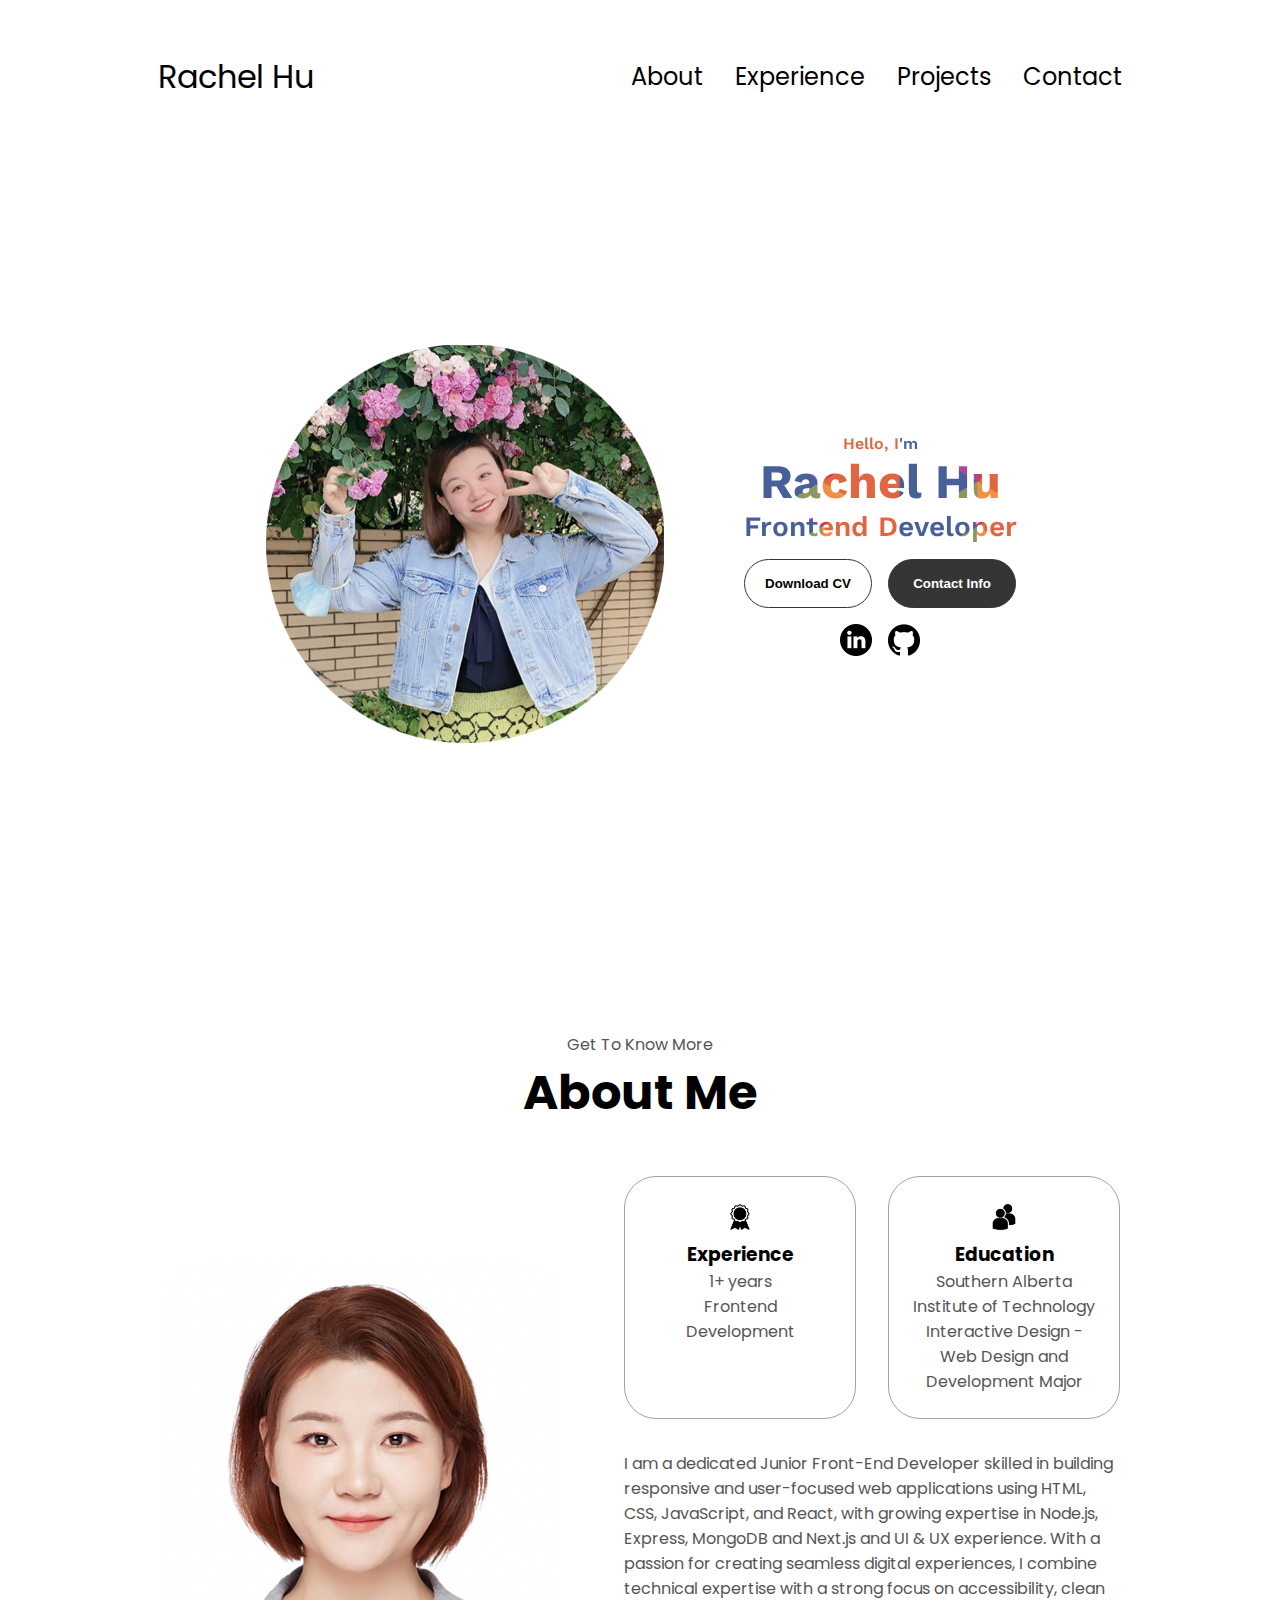
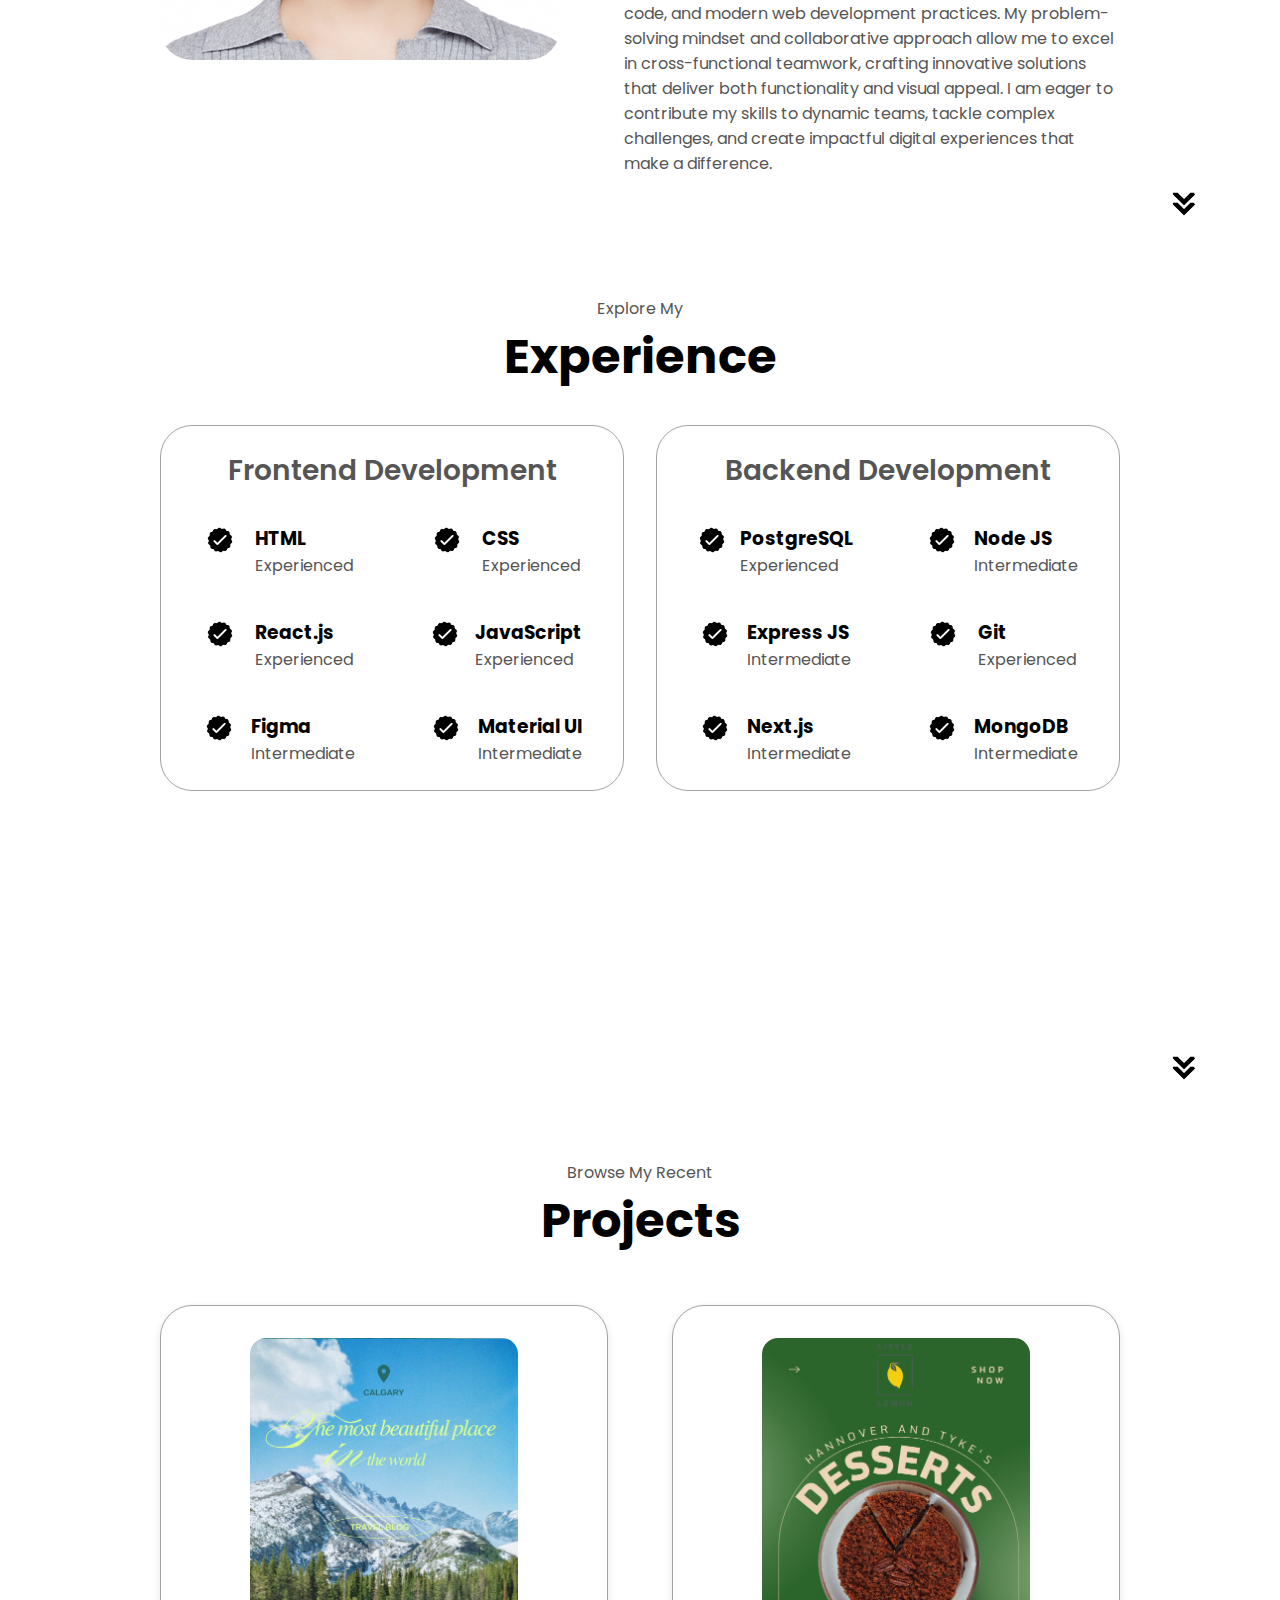
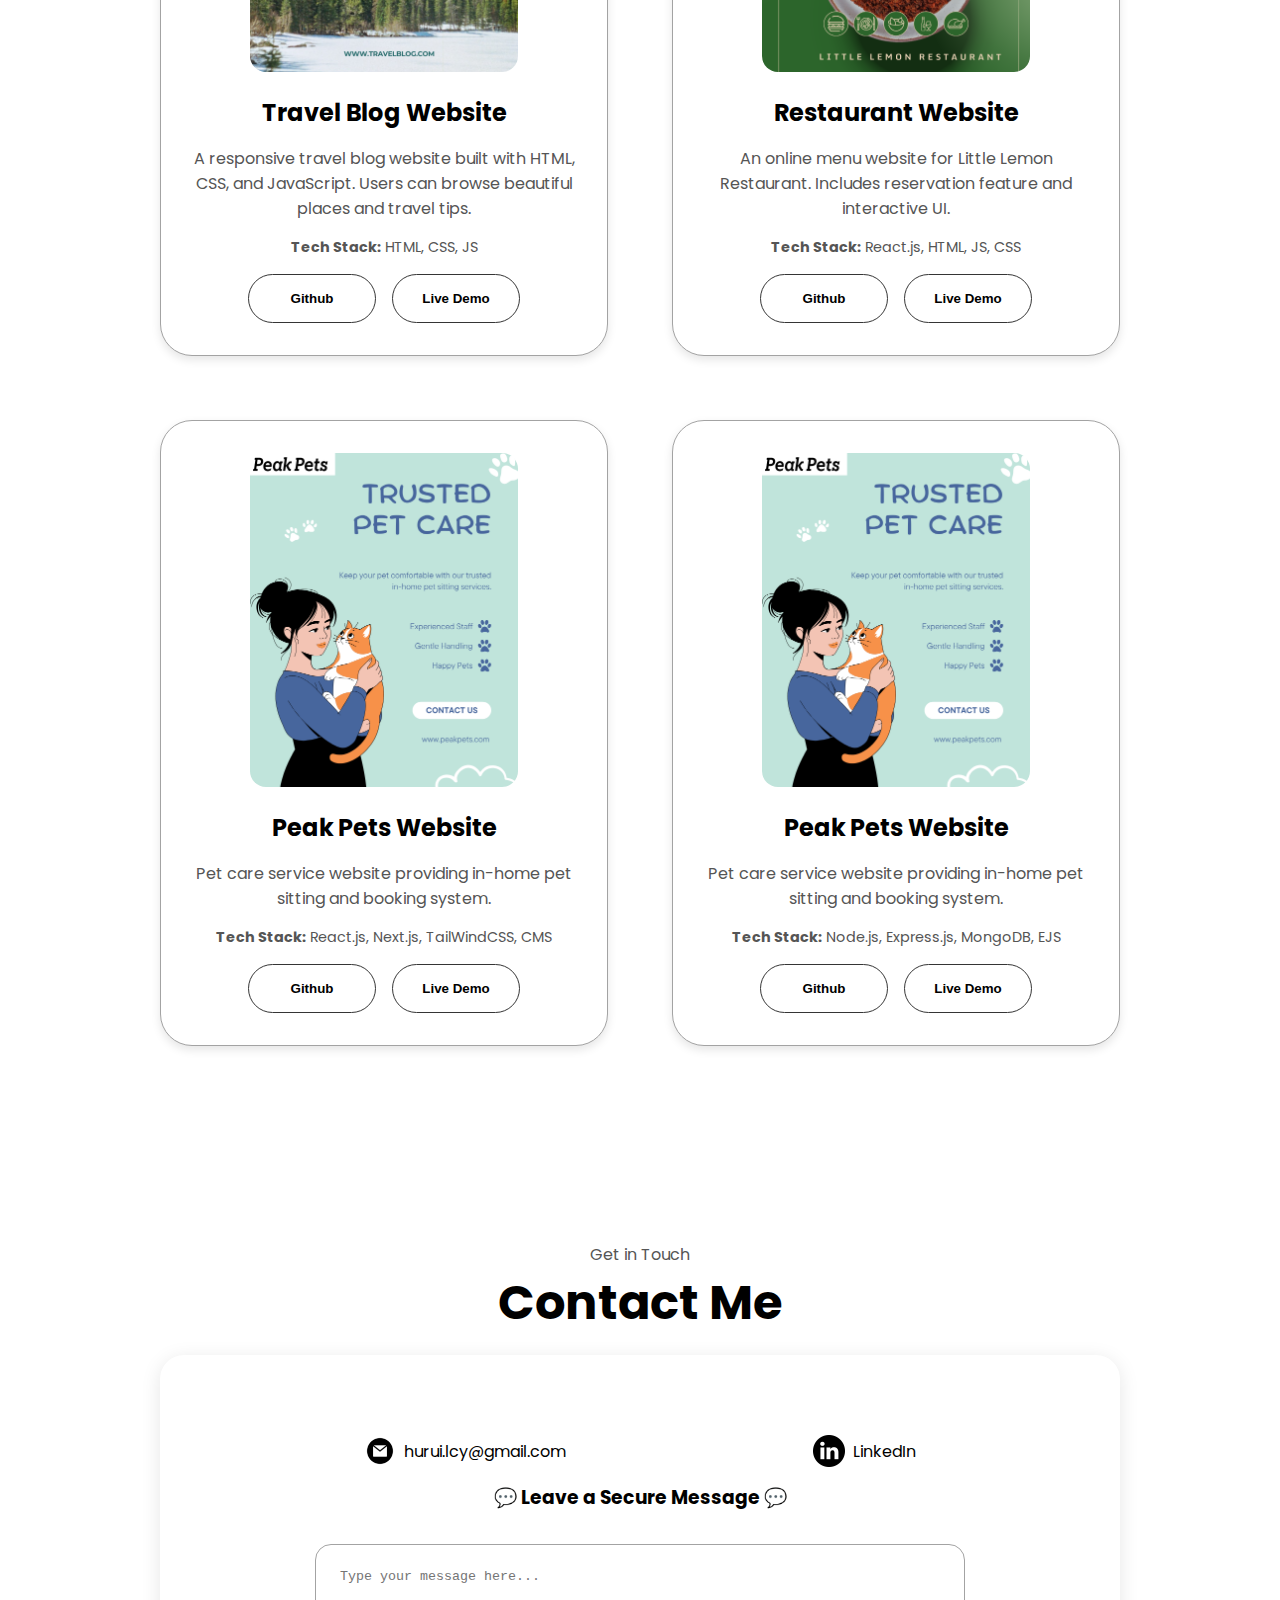
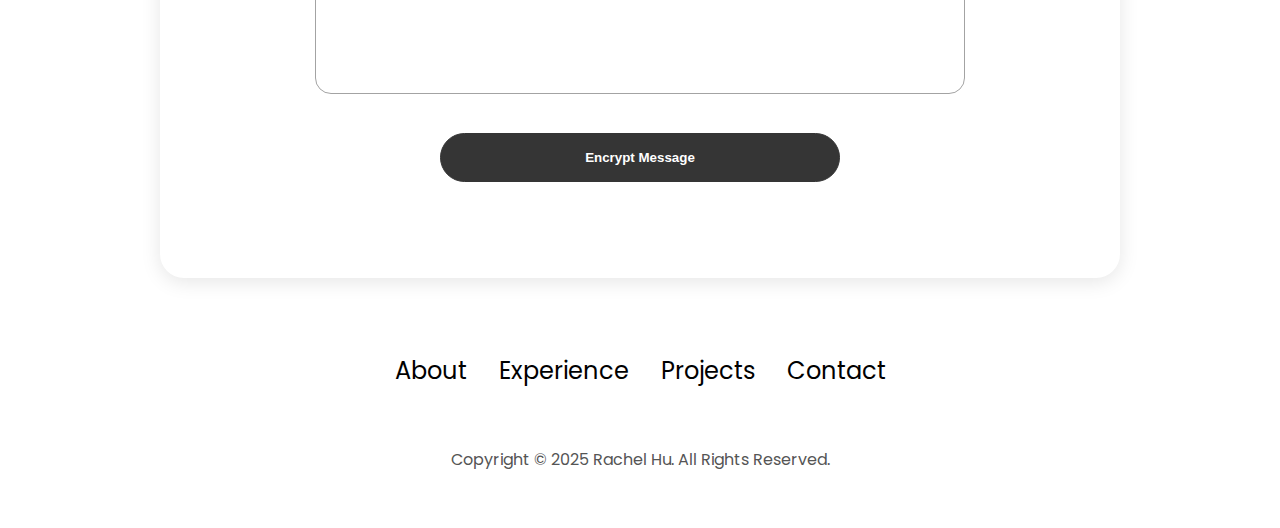
==== commit 99c3f8d3: "Redesign projects area, add project description and tech stack" ====
--- a/index.html
+++ b/index.html
@@ -22,7 +22,7 @@
   </nav>
 
   <nav id="hamburger-nav">
-    <div class="logo">Rachel Hu</div>
+    <h1 class="logo">Rachel Hu</h1>
     <div class="hamburger-menu">
       <div class="hamburger-icon" onclick="toggleMenu()">
          <span></span>
@@ -43,9 +43,9 @@
       <img src="./assets/Circle-Rachel-pic.png" alt="Rachel Hu profile picture">
     </div>
     <div class="section__text">
-      <p class="section__text__p1">Hello, I'm</p>
-      <h1 class="title">Rachel Hu</h1>
-      <p class="section__text__p2">Frontend Developer</p>
+      <p class="section__text__p1 rainbow-text">Hello, I'm</p>
+      <h1 class="title rainbow-text">Rachel Hu</h1>
+      <p class="section__text__p2 rainbow-text">Frontend Developer</p>
       <div class="btn-container">
         <button class="btn btn-color-2" onclick="window.open('./assets/resume-example.pdf')">Download CV</button>
         <button class="btn btn-color-1" onclick="location.href='./#contact'">Contact Info</button>
@@ -232,7 +232,7 @@
                 class="icon"
               />
               <div>
-                <h3>Python</h3>
+                <h3>MongoDB</h3>
                 <p>Intermediate</p>
               </div>
             </article>
@@ -248,11 +248,35 @@
     />
   </section>
 
-  <section id="projects">
+  <!-- <section id="projects">
     <p class="section__text__p1">Browse My Recent</p>
     <h1 class="title">Projects</h1>
     <div class="experience-details-container">
       <div class="about-containers">
+        <div class="details-container color-container">
+          <div class="article-container">
+            <img
+              src="./assets/travelblog.png"
+              alt="Project 1"
+              class="project-img"
+            />
+          </div>
+          <h2 class="experience-sub-title project-title">Travel Blog Website</h2>
+          <div class="btn-container">
+            <button
+              class="btn btn-color-2 project-btn"
+              onclick="location.href='https://github.com/Rachel-lcy'"
+            >
+              Github
+            </button>
+            <button
+              class="btn btn-color-2 project-btn"
+              onclick="location.href='https://travel-blog-website-six.vercel.app/'"
+            >
+              Live Demo
+            </button>
+          </div>
+        </div>
         <div class="details-container color-container">
           <div class="article-container">
             <img
@@ -333,7 +357,64 @@
       class="icon arrow"
       onclick="location.href='./#contact'"
     />
+  </section> -->
+  <section id="projects">
+    <p class="section__text__p1">Browse My Recent</p>
+    <h1 class="title">Projects</h1>
+    <img
+    src="./assets/arrow.png"
+    alt="Arrow icon"
+    class="icon arrow"
+    onclick="location.href='./#projects'"
+  />
+    <div class="projects-container">
+      <div class="project-card">
+        <img src="./assets/travelblog.png" alt="Travel Blog" class="project-img" />
+        <h2>Travel Blog Website</h2>
+        <p class="project-description">A responsive travel blog website built with HTML, CSS, and JavaScript. Users can browse beautiful places and travel tips.</p>
+        <p class="tech-stack"><b>Tech Stack:</b> HTML, CSS, JS</p>
+        <div class="btn-container">
+          <button class="btn btn-color-2" onclick="location.href='https://github.com/Rachel-lcy'">Github</button>
+          <button class="btn btn-color-2" onclick="location.href='https://travel-blog-website-six.vercel.app/'">Live Demo</button>
+        </div>
+      </div>
+
+      <div class="project-card">
+        <img src="./assets/littlelemonrestaurant.png" alt="Restaurant Website" class="project-img" />
+        <h2>Restaurant Website</h2>
+        <p class="project-description">An online menu website for Little Lemon Restaurant. Includes reservation feature and interactive UI.</p>
+        <p class="tech-stack"><b>Tech Stack:</b> React.js, HTML, JS, CSS</p>
+        <div class="btn-container">
+          <button class="btn btn-color-2" onclick="location.href='https://github.com/Rachel-lcy'">Github</button>
+          <button class="btn btn-color-2" onclick="location.href='#'">Live Demo</button>
+        </div>
+      </div>
+
+      <div class="project-card">
+        <img src="./assets/peakpets.png" alt="Peak Pets" class="project-img" />
+        <h2>Peak Pets Website</h2>
+        <p class="project-description">Pet care service website providing in-home pet sitting and booking system.</p>
+        <p class="tech-stack"><b>Tech Stack:</b> React.js, Next.js, TailWindCSS, CMS</p>
+        <div class="btn-container">
+          <button class="btn btn-color-2" onclick="location.href='https://github.com/Rachel-lcy'">Github</button>
+          <button class="btn btn-color-2" onclick="location.href='https://pets-website-steel.vercel.app/'">Live Demo</button>
+        </div>
+      </div>
+
+      <div class="project-card">
+        <img src="./assets/peakpets.png" alt="Peak Pets" class="project-img" />
+        <h2>Peak Pets Website</h2>
+        <p class="project-description">Pet care service website providing in-home pet sitting and booking system.</p>
+        <p class="tech-stack"><b>Tech Stack:</b> Node.js, Express.js, MongoDB, EJS</p>
+        <div class="btn-container">
+          <button class="btn btn-color-2" onclick="location.href='https://github.com/Rachel-lcy'">Github</button>
+          <button class="btn btn-color-2" onclick="location.href='https://pets-website-steel.vercel.app/'">Live Demo</button>
+        </div>
+      </div>
+    </div>
   </section>
+
+
   <!-- <section id="contact">
     <p class="section__text__p1">Get in Touch</p>
     <h1 class="title">Contact Me</h1>
--- a/style.css
+++ b/style.css
@@ -1,6 +1,8 @@
 /* GENERAL */
 
 @import url("https://fonts.googleapis.com/css2?family=Poppins:wght@300;400;500;600&display=swap");
+
+@import url('https://fonts.googleapis.com/css2?family=Work+Sans:ital,wght@0,100..900;1,100..900&display=swap');
 
 * {
   margin: 0;
@@ -10,6 +12,7 @@
 body {
   font-family: "Poppins", sans-serif;
   box-sizing: border-box;
+  /* background-color: #EDDDD4; */
 }
 
 html {
@@ -357,7 +360,8 @@
 
 /* PROJECTS SECTION */
 
-#projects {
+
+/* #projects {
   position: relative;
   margin-bottom: 6rem;
 }
@@ -381,22 +385,52 @@
 .project-btn {
   color: black;
   border-color: rgb(163, 163, 163);
-}
-
-
-/* FOOTER SECTION */
-
-footer {
-  height: 26vh;
-  margin: 0 1rem;
-}
-
-footer p {
-  text-align: center;
+} */
+
+.projects-container {
+  display: grid;
+  grid-template-columns: repeat(2, 1fr);
+  gap: 4rem;
+  margin-top: 3rem;
+}
+
+.project-card {
+  background: #fff;
+  border: 0.1px solid rgb(163, 163, 163);
+  border-radius: 2rem;
+  padding: 2rem;
+  text-align: center;
+  box-shadow: 0 4px 10px rgba(0, 0, 0, 0.1);
+}
+
+.project-img {
+  width: 70%;
+  height: auto;
+  border-radius: 1rem;
+  margin-bottom: 1rem;
+}
+
+.project-description {
+  margin: 1rem 0;
+  color: rgb(85, 85, 85);
+}
+
+.tech-stack {
+  font-size: 0.9rem;
+  color: #555;
+  margin-bottom: 1rem;
+}
+
+@media screen and (max-width: 768px) {
+  .projects-container {
+    grid-template-columns: 1fr;
+  }
 }
 
 /* Contact SECTION */
-
+#contact{
+  margin-top:10rem
+}
 .contact-container {
   background: #fff;
   padding: 5rem;
@@ -444,3 +478,87 @@
   color: green;
   word-break: break-word;
 }
+/* FOOTER SECTION */
+
+footer {
+  height: 26vh;
+  margin: 0 1rem;
+}
+
+footer p {
+  text-align: center;
+}
+
+/* Rainbow Effect */
+.rainbow-text {
+  /* Create a conic gradient. */
+  /* Double percentages to avoid blur (#000 10%, #fff 10%, #fff 20%, ...). */
+  font-family: "Work Sans", sans-serif;
+  background: #CA4246;
+  background-color: #CA4246;
+  background: conic-gradient(
+    #CA4246 16.666%, 
+    #E16541 16.666%, 
+    #E16541 33.333%, 
+    #F18F43 33.333%, 
+    #F18F43 50%, 
+    #8B9862 50%, 
+    #8B9862 66.666%, 
+    #476098 66.666%, 
+    #476098 83.333%, 
+    #A7489B 83.333%);
+  
+  /* Set thee background size and repeat properties. */
+  background-size: 57%;
+  background-repeat: repeat;
+  
+  /* Use the text as a mask for the background. */
+  /* This will show the gradient as a text color rather than element bg. */
+  -webkit-background-clip: text;
+  -webkit-text-fill-color: transparent; 
+  
+  /* Animate the text when loading the element. */
+  /* This animates it on page load and when hovering out. */
+  animation: rainbow-text-animation-rev 0.5s ease forwards;
+
+  cursor: pointer;
+}
+
+/* Add animation on hover. */
+.rainbow-text:hover {
+  animation: rainbow-text-animation 0.5s ease forwards;
+}
+
+/* Move the background and make it larger. */
+/* Animation shown when hovering over the text. */
+@keyframes rainbow-text-animation {
+  0% {
+    background-size: 57%;
+    background-position: 0 0;
+  }
+  20% {
+    background-size: 57%;
+    background-position: 0 1em;
+  }
+  100% {
+    background-size: 300%;
+    background-position: -9em 1em;
+  }
+}
+
+/* Move the background and make it smaller. */
+/* Animation shown when entering the page and after the hover animation. */
+@keyframes rainbow-text-animation-rev {
+  0% {
+    background-size: 300%;
+    background-position: -9em 1em;
+  }
+  20% {
+    background-size: 57%;
+    background-position: 0 1em;
+  }
+  100% {
+    background-size: 57%;
+    background-position: 0 0;
+  }
+}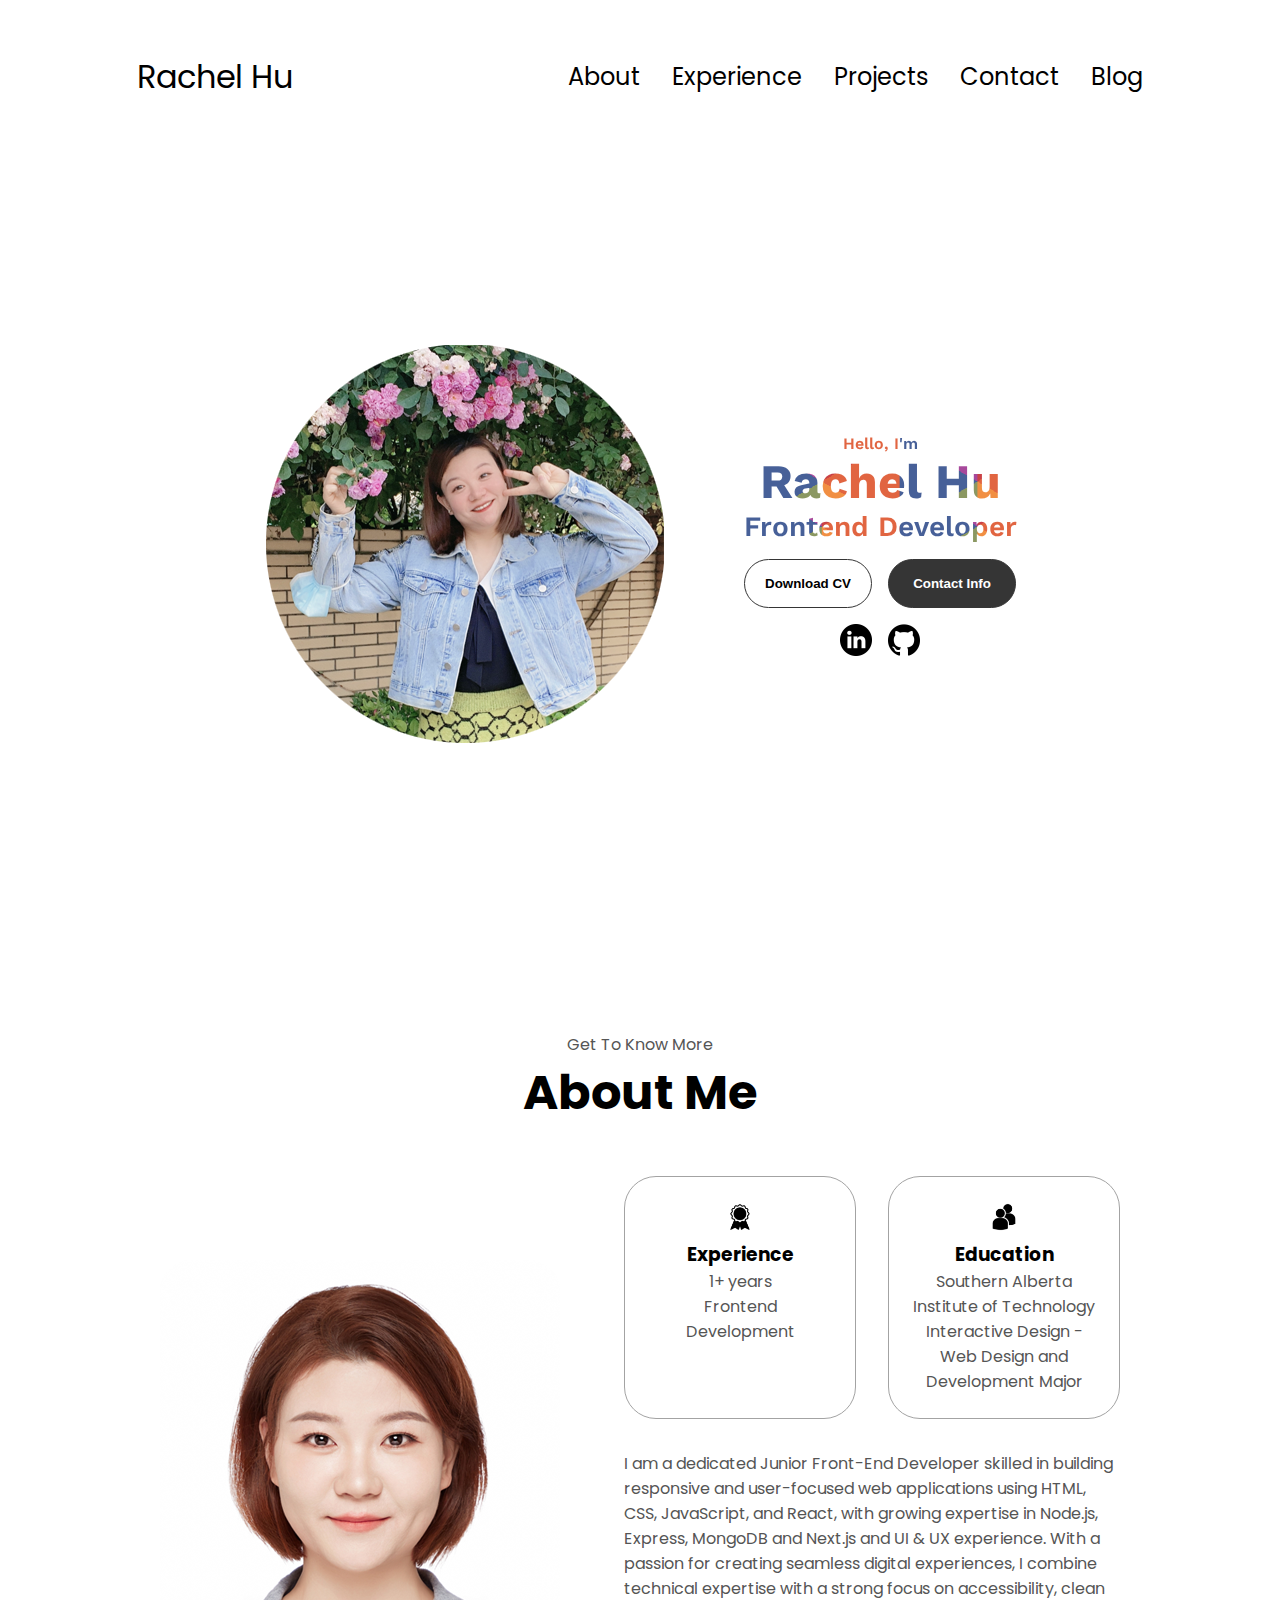
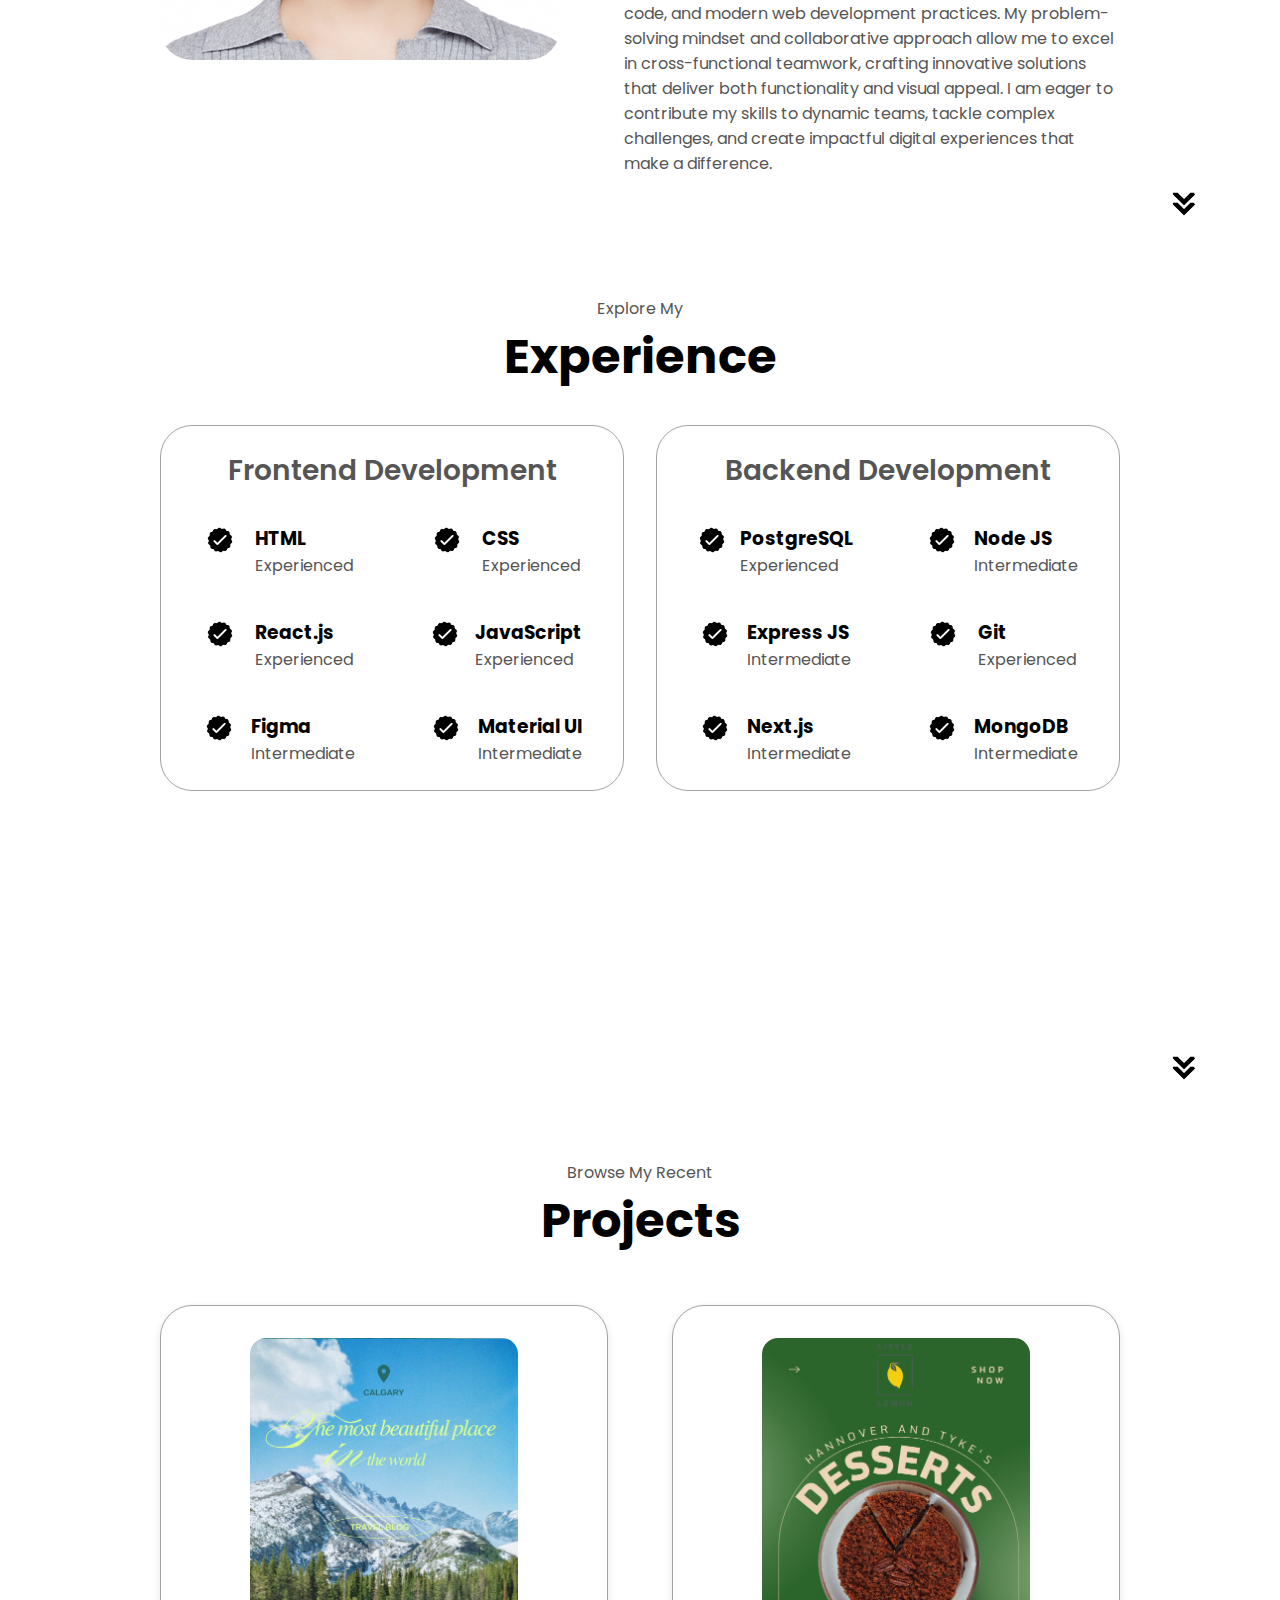
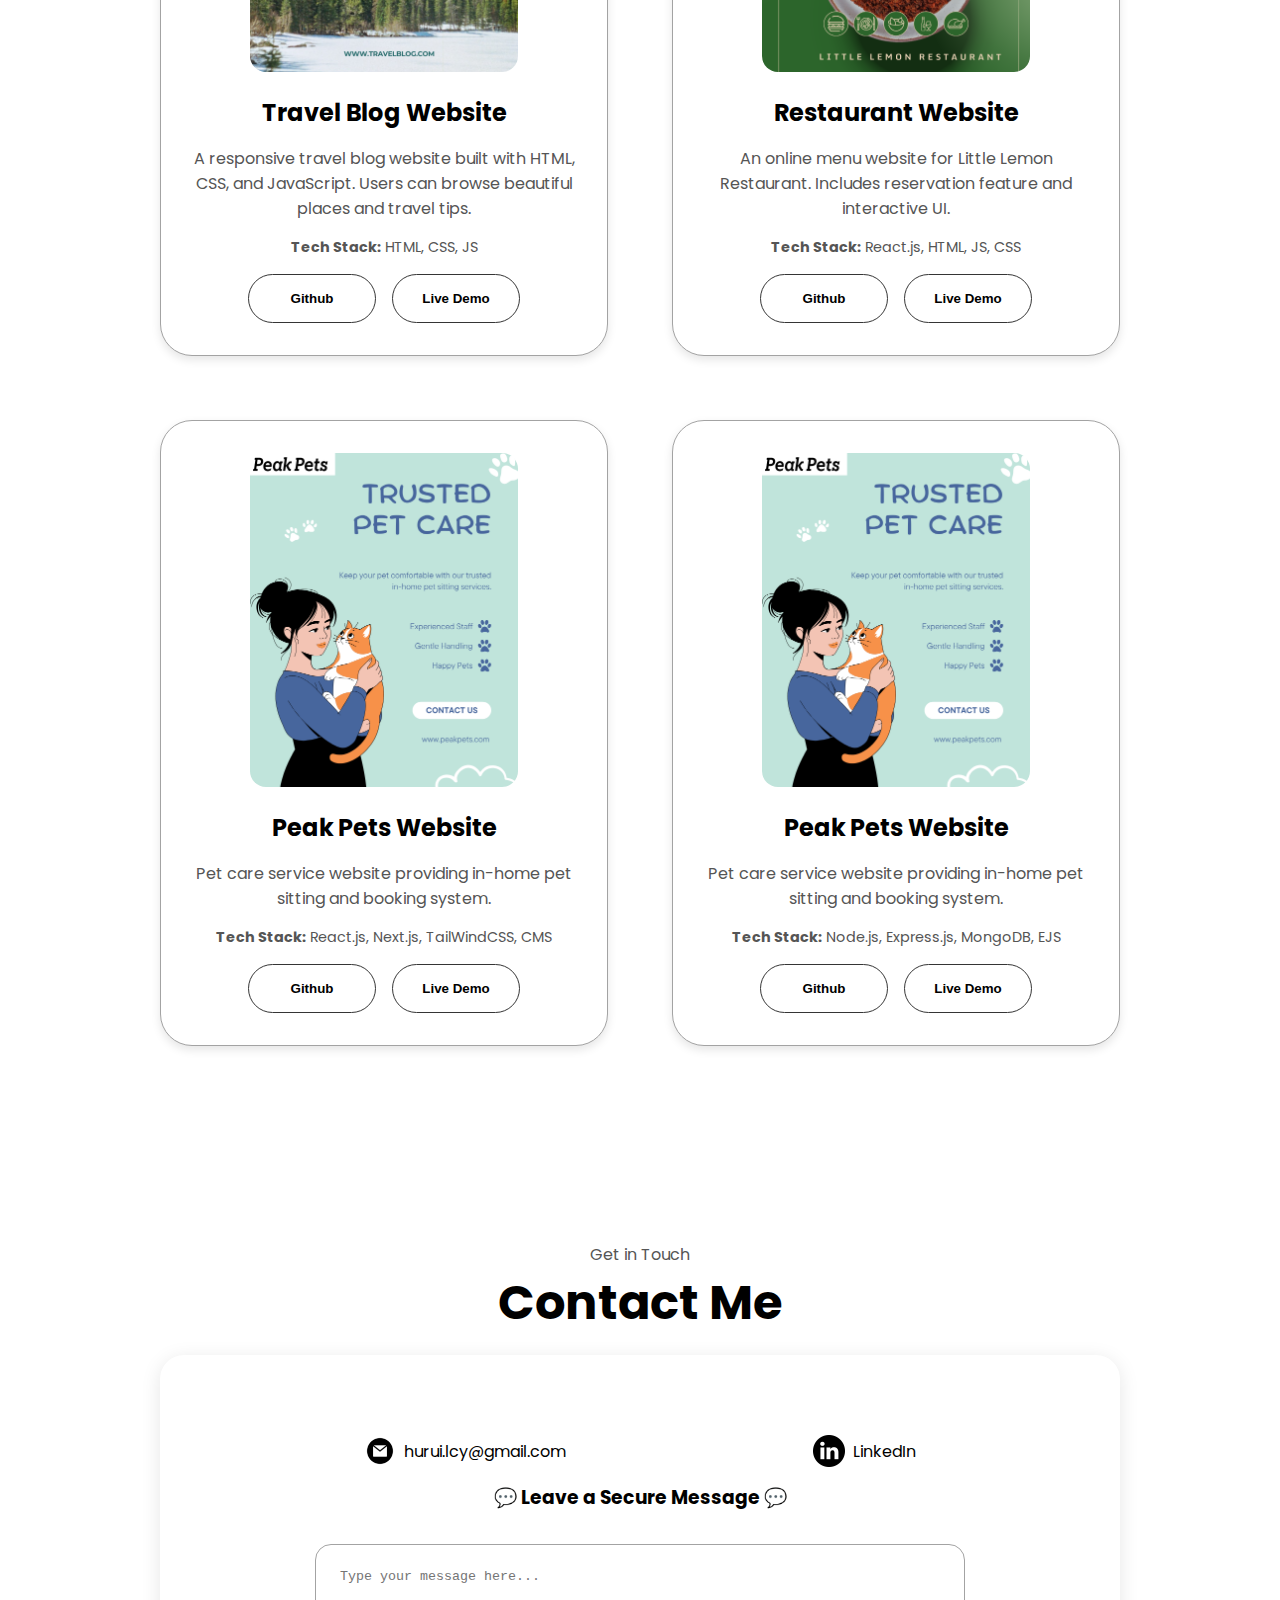
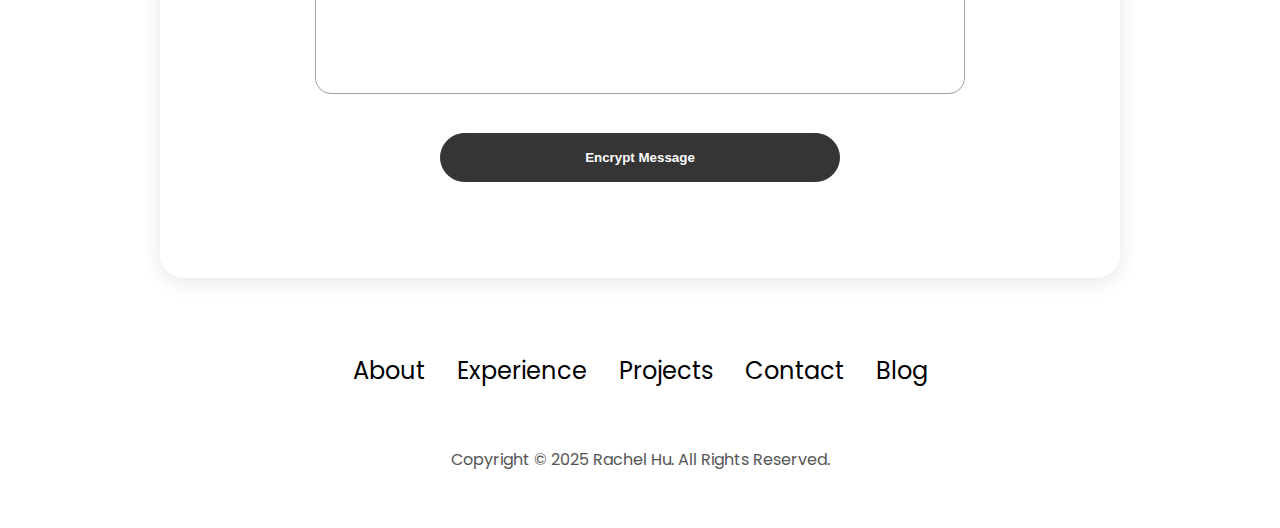
==== commit c58dc489: "Add blog button" ====
--- a/index.html
+++ b/index.html
@@ -17,6 +17,7 @@
         <li><a href="#experience">Experience</a></li>
         <li><a href="#projects">Projects</a></li>
         <li><a href="#contact">Contact</a></li>
+        <li><a href="https://nodejs-blog-c5o4.onrender.com/">Blog</a></li>
       </ul>
     </div>
   </nav>
@@ -34,6 +35,7 @@
         <li><a href="#experience" onclick="toggleMenu()">Experience</a></li>
         <li><a href="#projects" onclick="toggleMenu()">Projects</a></li>
         <li><a href="#contact" onclick="toggleMenu()">Contact</a></li>
+        <li><a href="#blog" onclick="toggleMenu()">Blog</a></li>
       </div>
     </div>
   </nav>
@@ -472,6 +474,7 @@
           <li><a href="#experience">Experience</a></li>
           <li><a href="#projects">Projects</a></li>
           <li><a href="#contact">Contact</a></li>
+          <li><a href="#blog">Blog</a></li>
         </ul>
       </div>
     </nav>
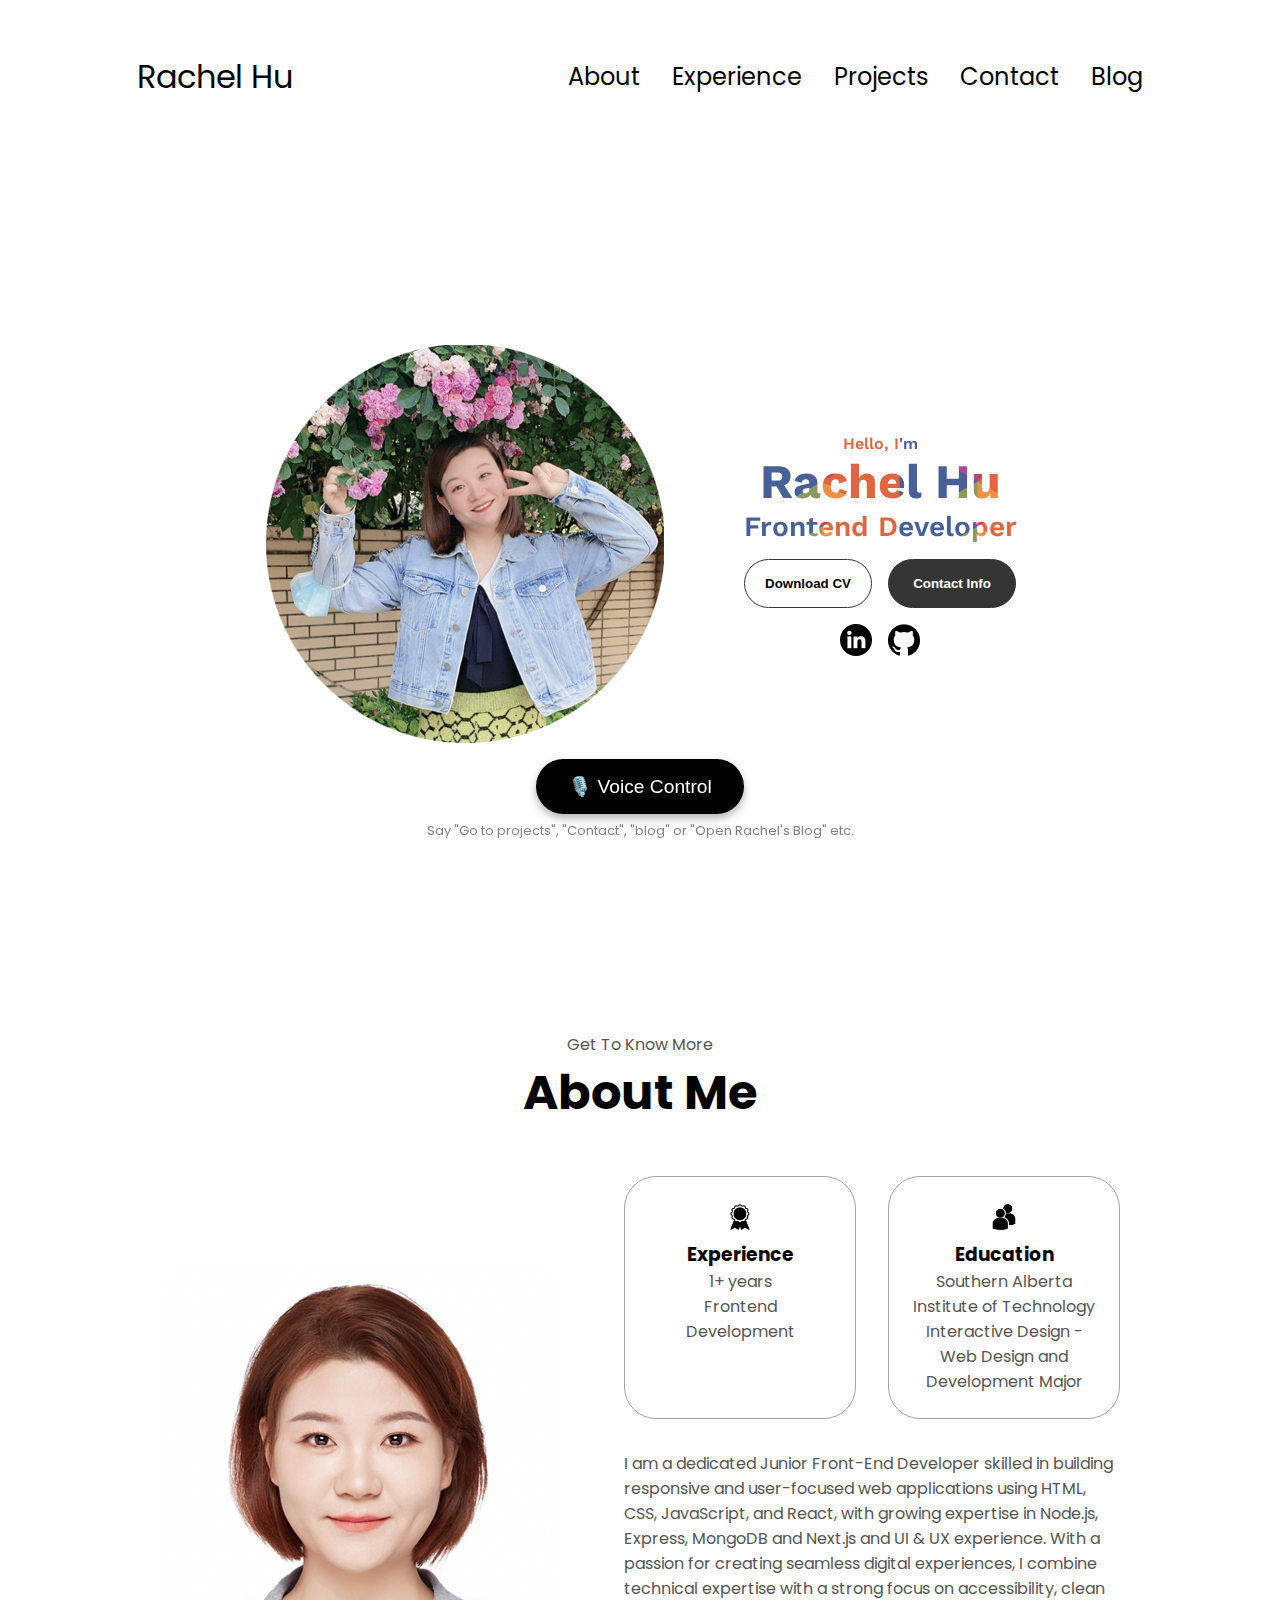
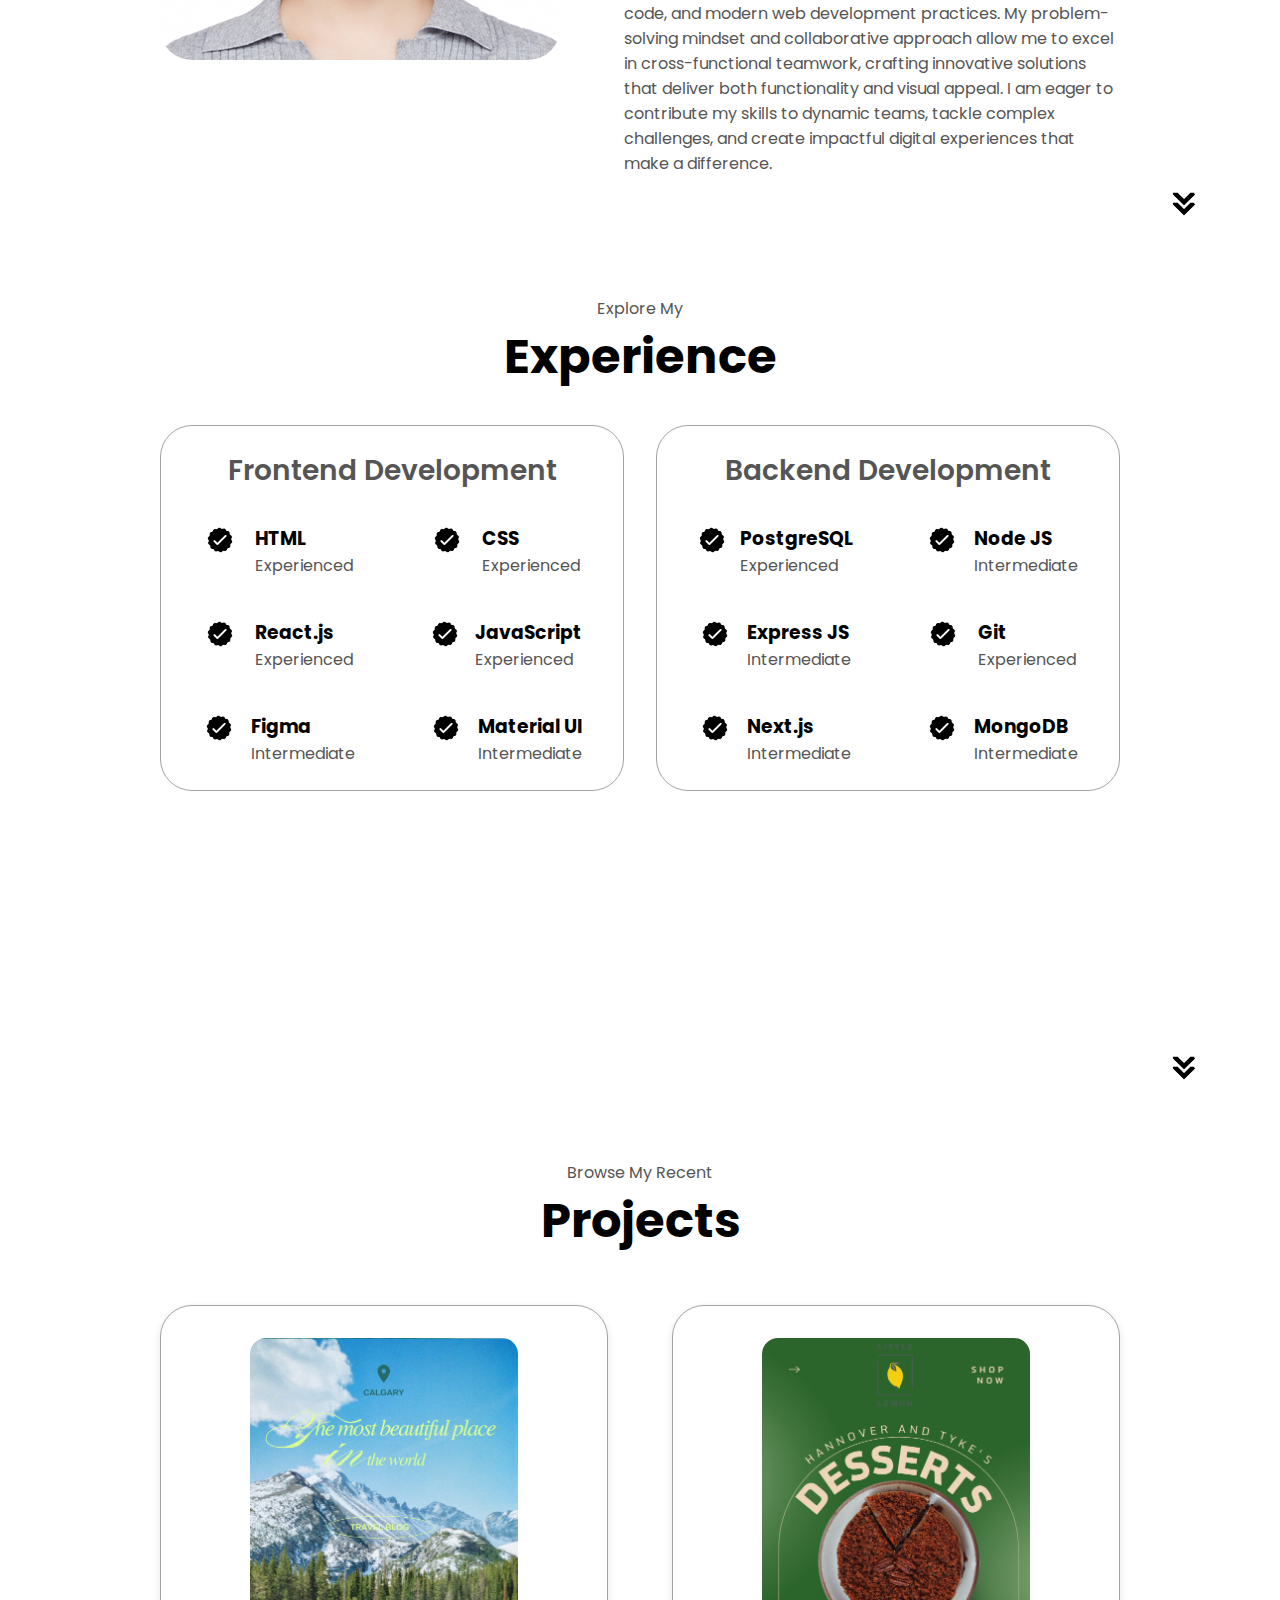
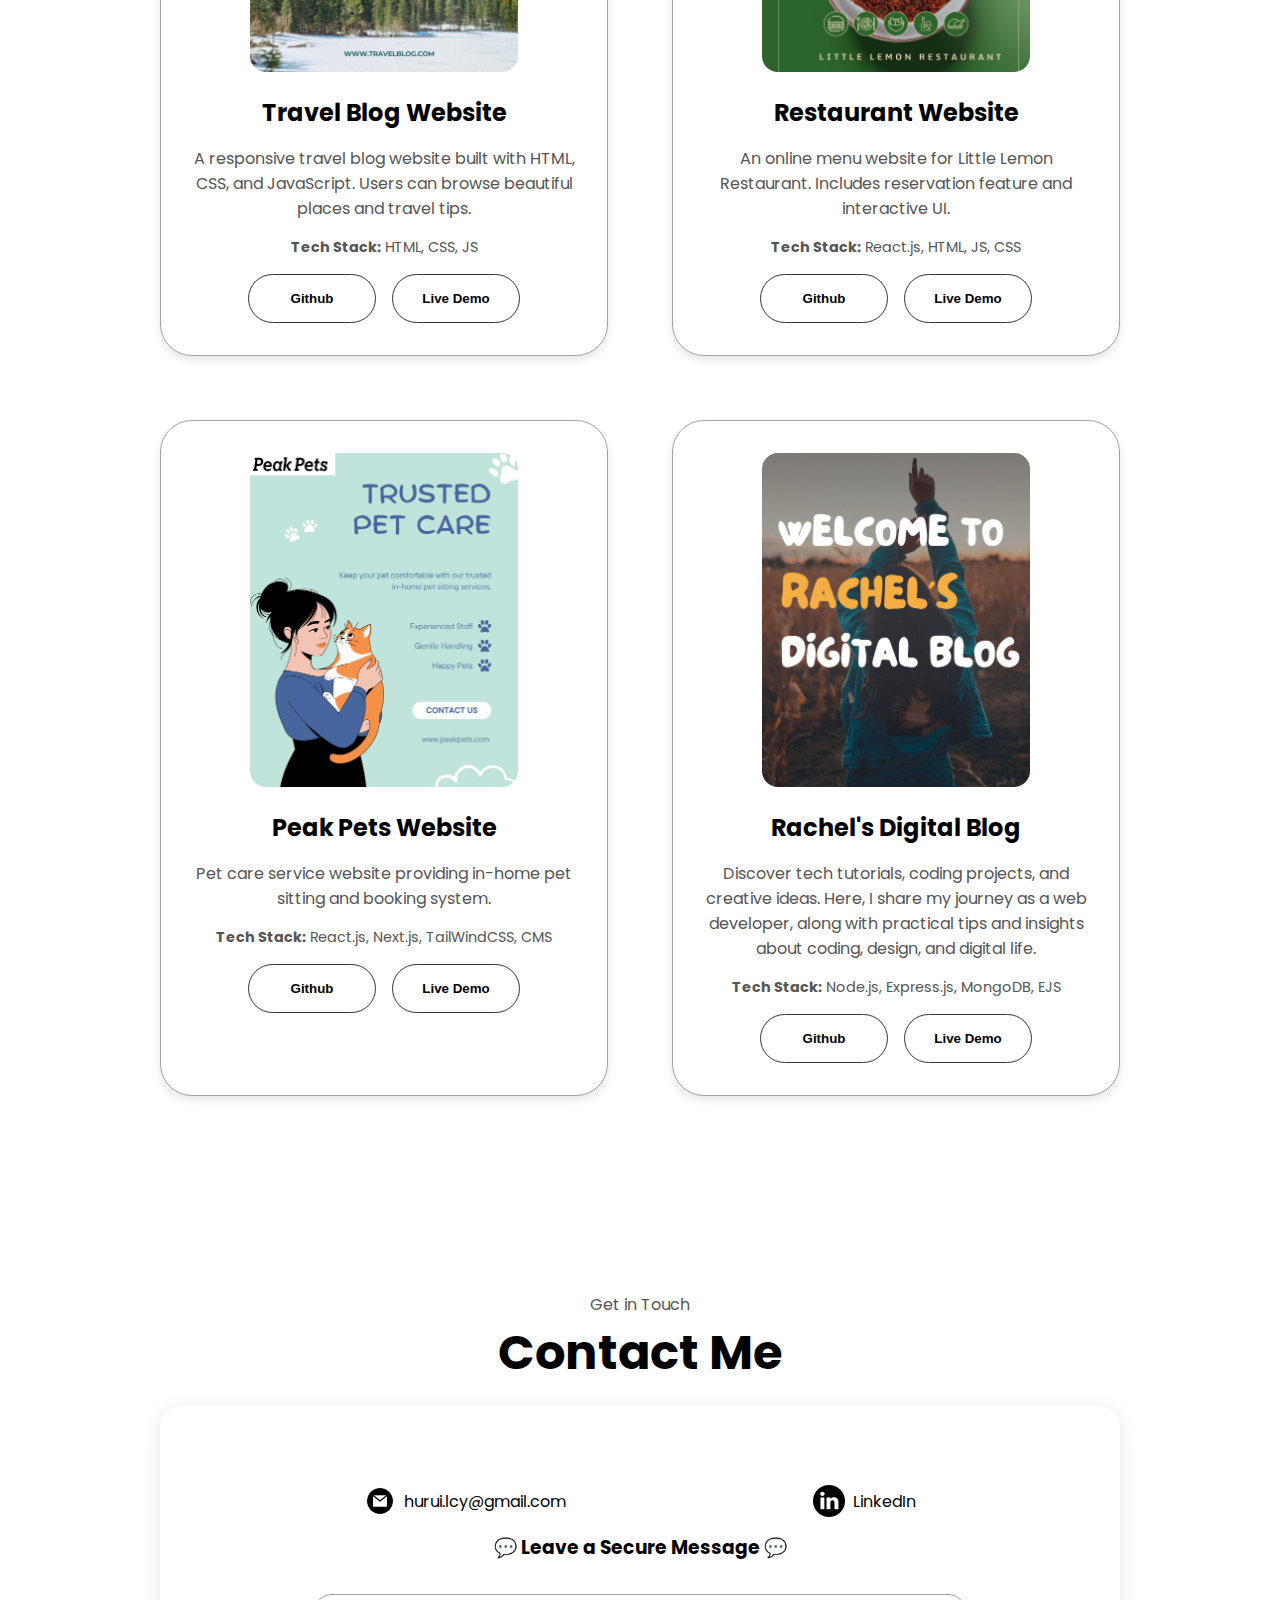
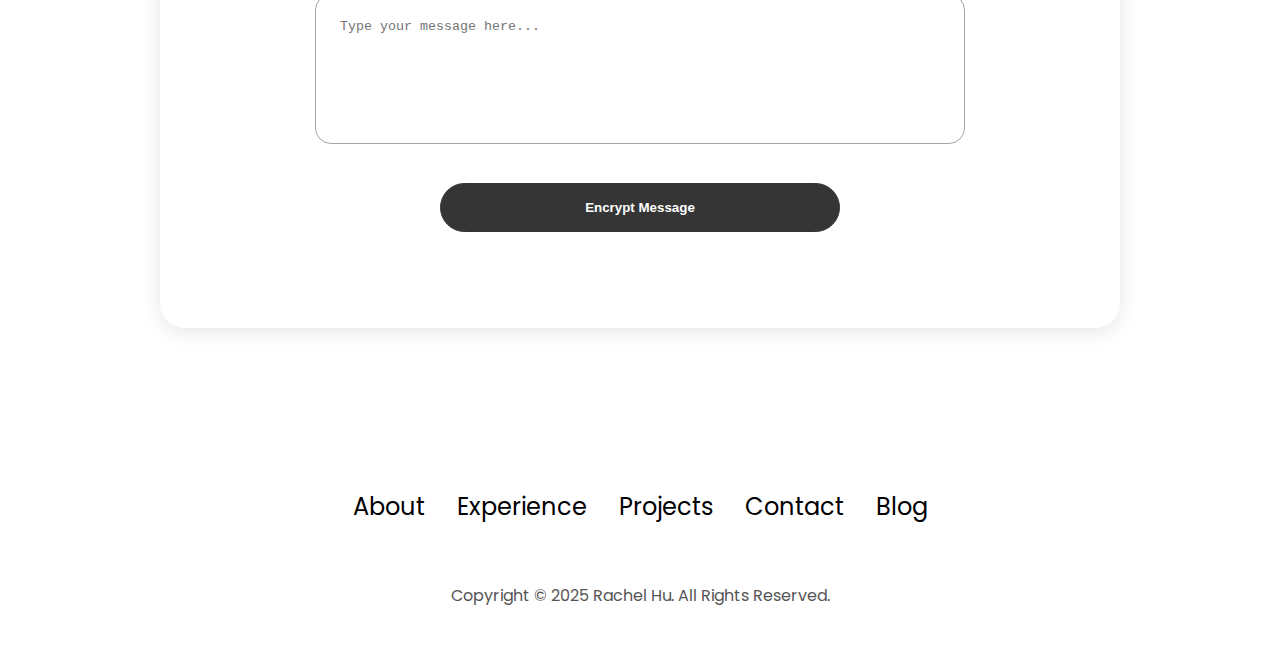
==== commit 02af8fbc: "Just finish the css of web speech API and a little readme file" ====
--- a/index.html
+++ b/index.html
@@ -56,7 +56,7 @@
       <div class="socials-container" id="socials-container">
         <img src="./assets/linkedin.png" alt="LinkedIn profile" class="icon" onclick="location.href='https://www.linkedin.com/'">
 
-        <img src="./assets/github.png" alt="GitHub profile" class="icon" onclick="location.href='https://github.com/Rachel-lcy'"> 
+        <img src="./assets/github.png" alt="GitHub profile" class="icon" onclick="location.href='https://github.com/Rachel-lcy'">
       </div>   
     </div>
   </section>
@@ -404,13 +404,14 @@
       </div>
 
       <div class="project-card">
-        <img src="./assets/peakpets.png" alt="Peak Pets" class="project-img" />
-        <h2>Peak Pets Website</h2>
-        <p class="project-description">Pet care service website providing in-home pet sitting and booking system.</p>
+        <img src="./assets/Rachel's blog.png" alt="Rachel's blog" class="project-img" />
+        <h2>Rachel's Digital Blog</h2>
+        <p class="project-description">Discover tech tutorials, coding projects, and creative ideas.
+          Here, I share my journey as a web developer, along with practical tips and insights about coding, design, and digital life.</p>
         <p class="tech-stack"><b>Tech Stack:</b> Node.js, Express.js, MongoDB, EJS</p>
         <div class="btn-container">
           <button class="btn btn-color-2" onclick="location.href='https://github.com/Rachel-lcy'">Github</button>
-          <button class="btn btn-color-2" onclick="location.href='https://pets-website-steel.vercel.app/'">Live Demo</button>
+          <button class="btn btn-color-2" onclick="location.href='https://nodejs-blog-c5o4.onrender.com/'">Live Demo</button>
         </div>
       </div>
     </div>
@@ -466,6 +467,14 @@
     </div>
   </section>
 
+  <!--Web Speech API-->
+  <div id="mic-container">
+    <button id="mic-button">🎙️ Voice Control</button>
+    <p id="mic-instruction">Say "Go to projects", "Contact", "blog" or "Open Rachel's Blog" etc.</p>
+    <p id="mic-result"></p>
+  </div>
+
+
   <footer>
     <nav>
       <div class="nav-links-container">
@@ -482,4 +491,4 @@
   </footer>
   <script src="script.js"></script>
 </body>
-</html> +</html>--- a/style.css
+++ b/style.css
@@ -360,33 +360,6 @@
 
 /* PROJECTS SECTION */
 
-
-/* #projects {
-  position: relative;
-  margin-bottom: 6rem;
-}
-
-.color-container {
-  border-color: rgb(163, 163, 163);
-  background: rgb(250, 250, 250);
-}
-
-.project-img {
-  border-radius: 2rem;
-  width: 90%;
-  height: 90%;
-}
-
-.project-title {
-  margin: 1rem;
-  color: black;
-}
-
-.project-btn {
-  color: black;
-  border-color: rgb(163, 163, 163);
-} */
-
 .projects-container {
   display: grid;
   grid-template-columns: repeat(2, 1fr);
@@ -489,6 +462,38 @@
   text-align: center;
 }
 
+/* Web Speech API */
+#mic-container {
+  position: sticky;
+  bottom: 60px;
+  right: 20px;
+  text-align: center;
+}
+
+#mic-container button {
+  background: black;
+  color: white;
+  padding: 1rem 2rem;
+  border: none;
+  border-radius: 50px;
+  font-size: 1.2rem;
+  cursor: pointer;
+  box-shadow: 0 4px 8px rgba(0,0,0,0.3);
+  transition: background 0.3s ease;
+}
+#mic-container button:hover {
+  background: #302d2d;
+}
+#mic-instruction {
+  margin-top: 0.5rem;
+  font-size: 0.8rem;
+  color: gray;
+}
+#mic-result {
+  margin-top: 0.3rem;
+  font-size: 0.85rem;
+  color: #555;
+}
 /* Rainbow Effect */
 .rainbow-text {
   /* Create a conic gradient. */
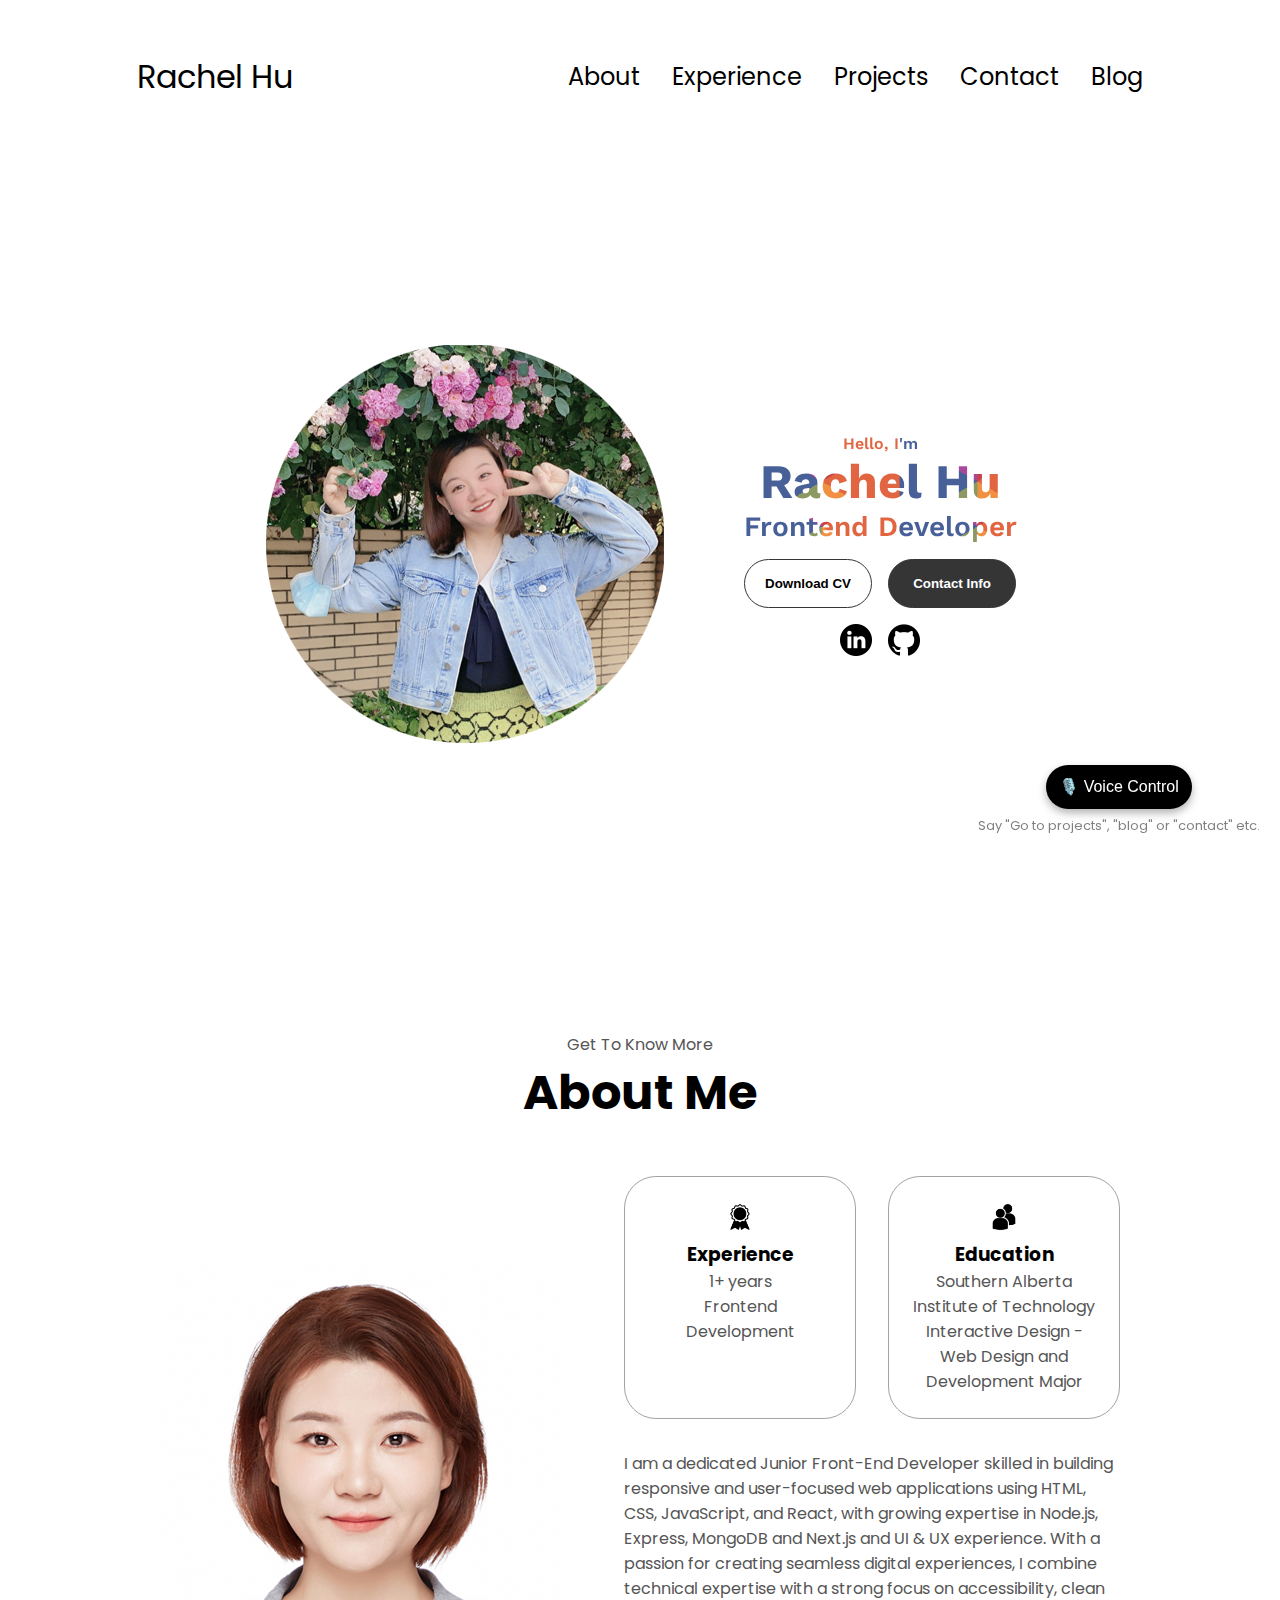
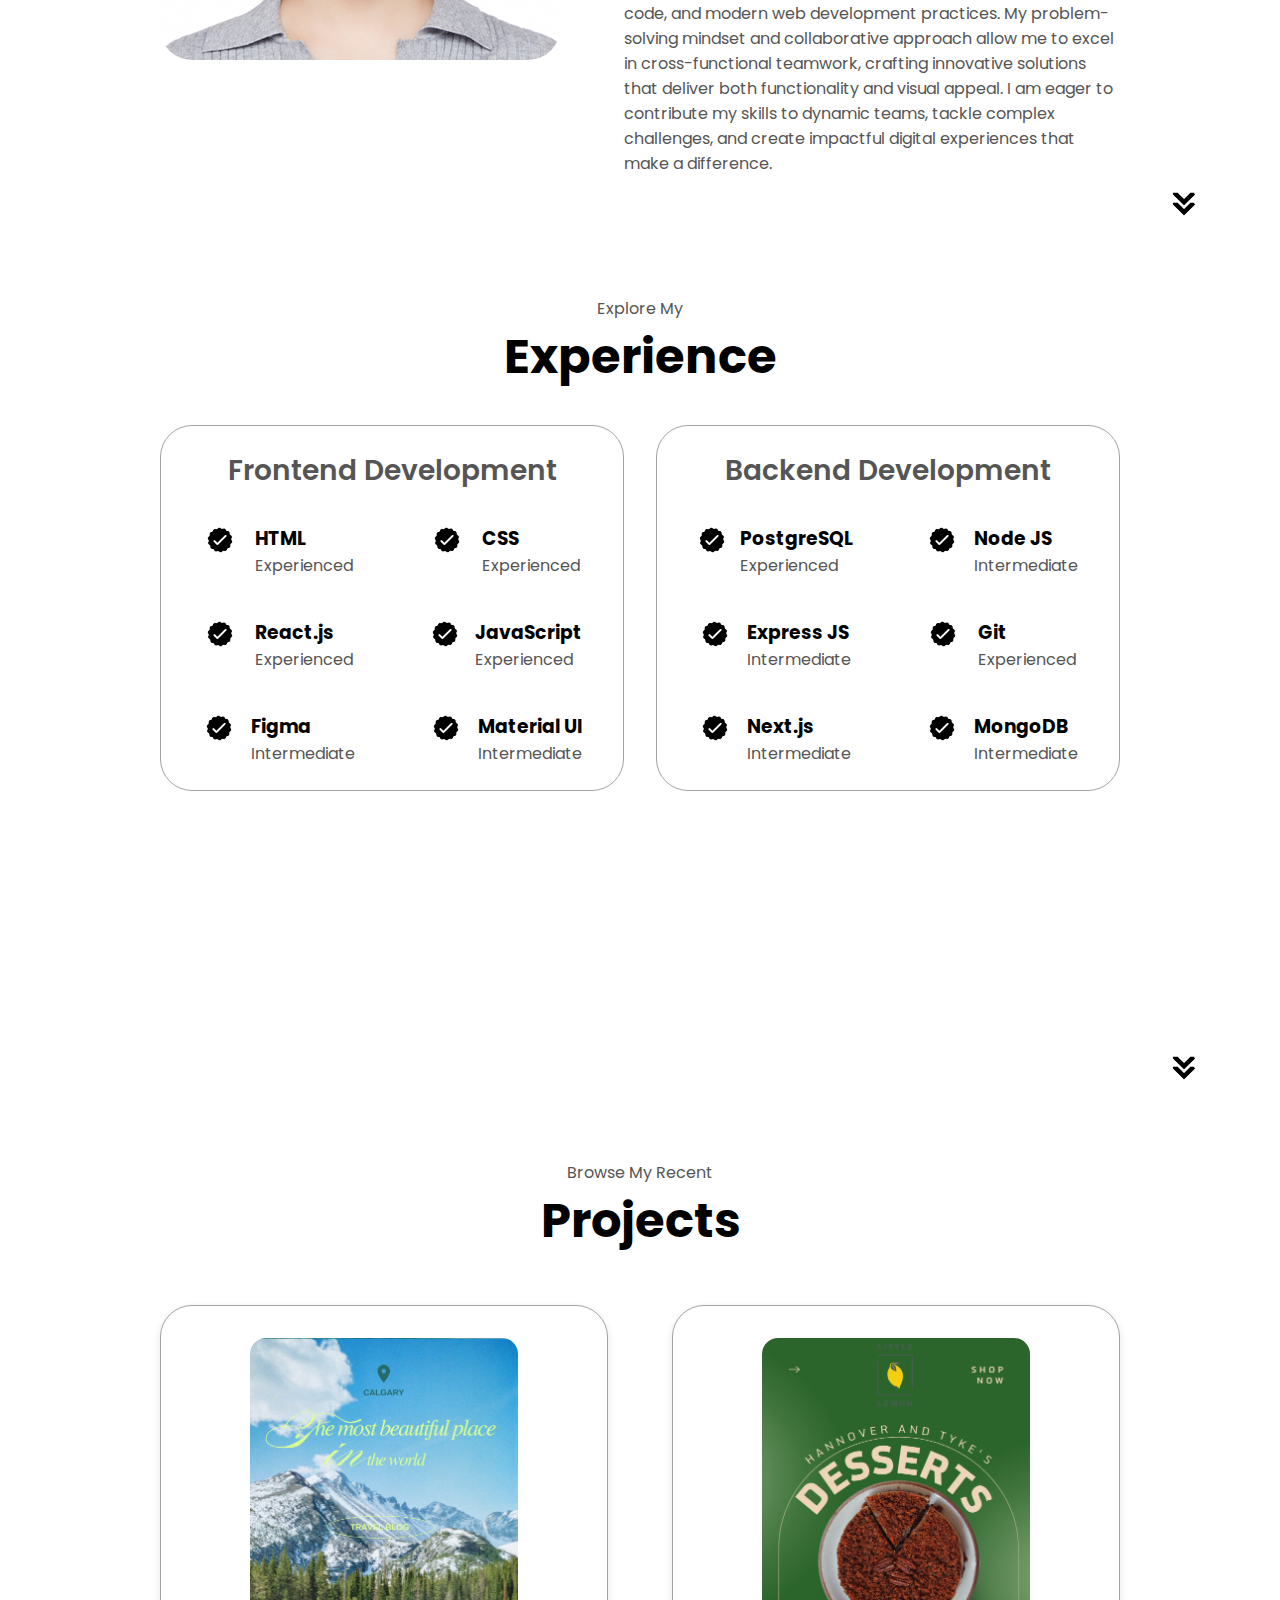
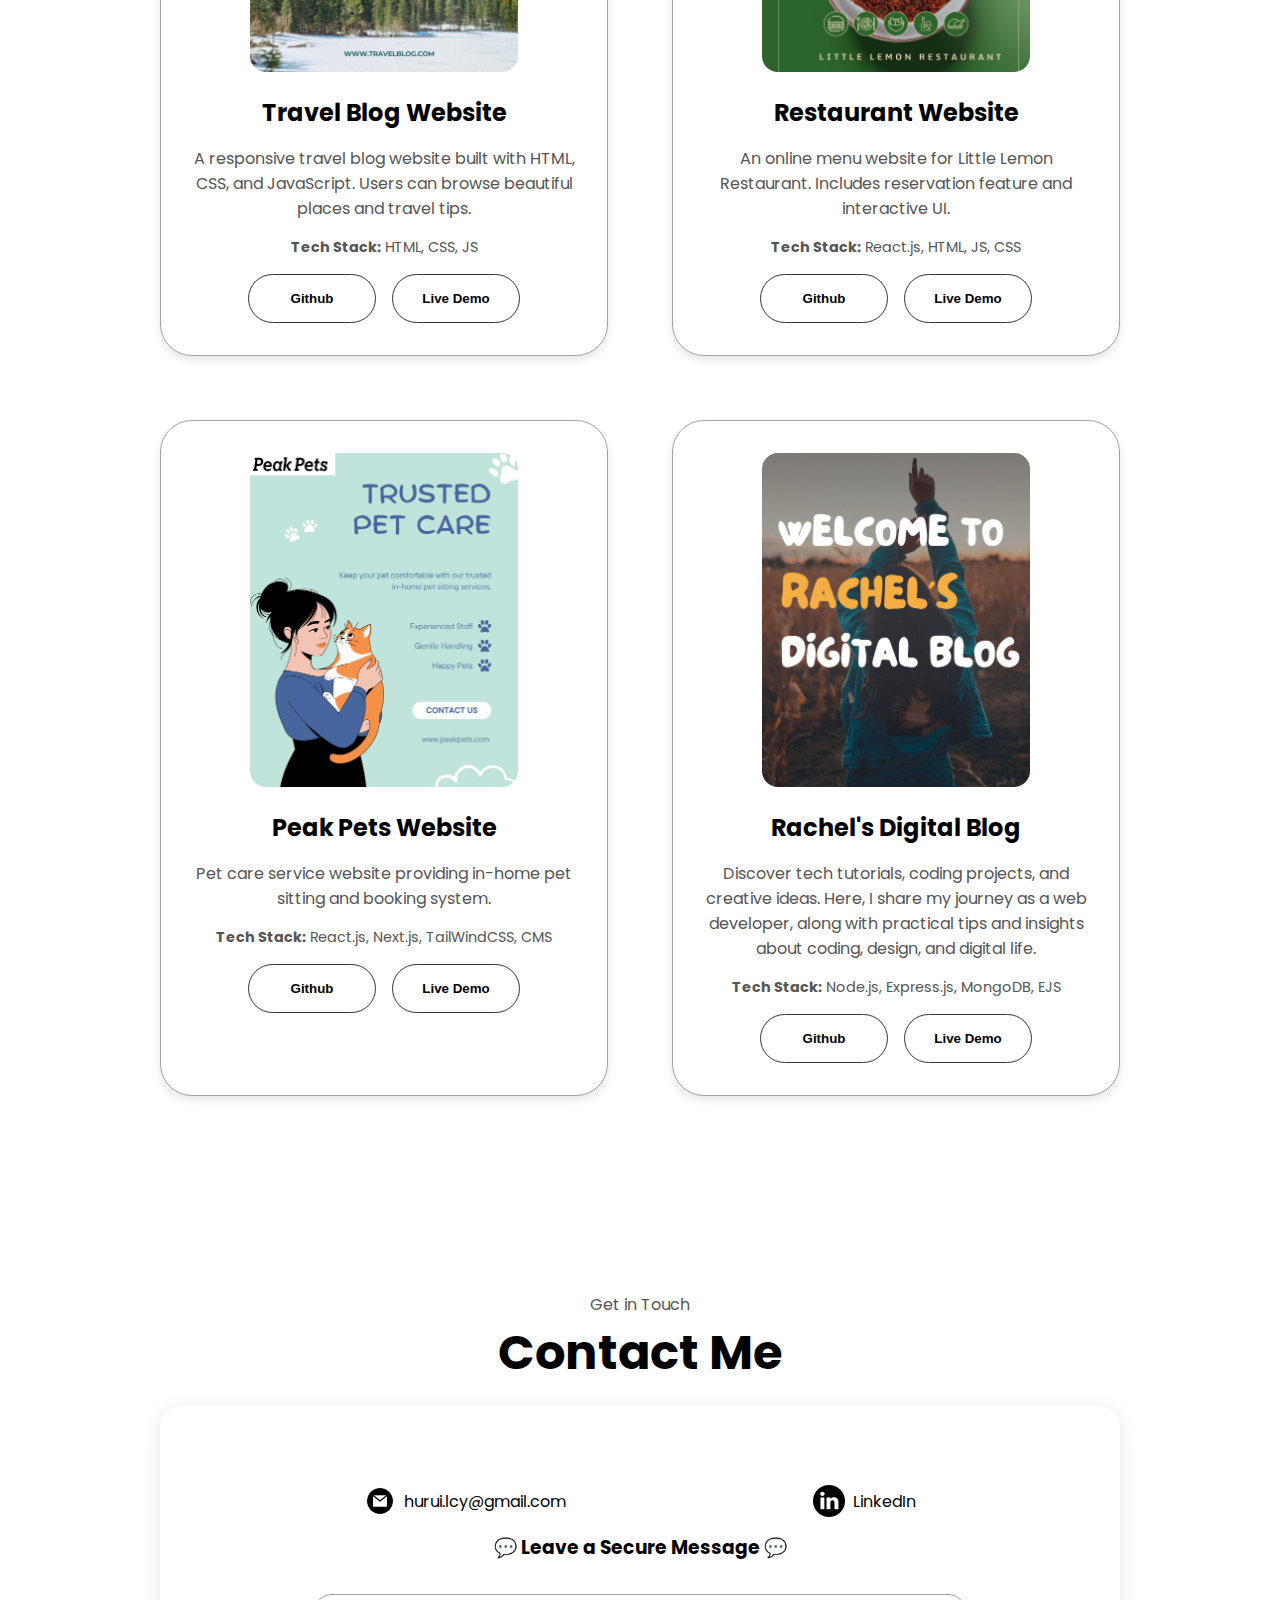
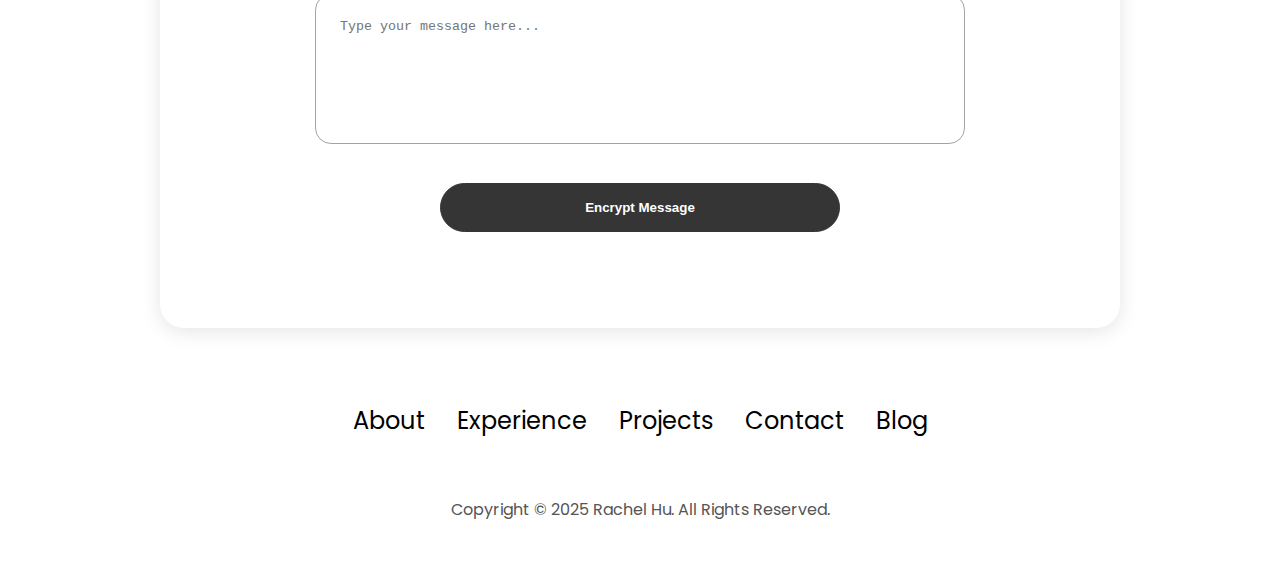
==== commit fa38de52: "update Web Speech API js function" ====
--- a/index.html
+++ b/index.html
@@ -17,7 +17,7 @@
         <li><a href="#experience">Experience</a></li>
         <li><a href="#projects">Projects</a></li>
         <li><a href="#contact">Contact</a></li>
-        <li><a href="https://nodejs-blog-c5o4.onrender.com/">Blog</a></li>
+        <li><a href="https://nodejs-blog-c5o4.onrender.com/" id="blog">Blog</a></li>
       </ul>
     </div>
   </nav>
@@ -417,6 +417,9 @@
     </div>
   </section>
 
+ <!-- Blog Section-->
+
+
 
   <!-- <section id="contact">
     <p class="section__text__p1">Get in Touch</p>
@@ -469,8 +472,8 @@
 
   <!--Web Speech API-->
   <div id="mic-container">
-    <button id="mic-button">🎙️ Voice Control</button>
-    <p id="mic-instruction">Say "Go to projects", "Contact", "blog" or "Open Rachel's Blog" etc.</p>
+    <button id="mic-btn">🎙️ Voice Control</button>
+    <p id="mic-instruction">Say "Go to projects", "blog" or "contact" etc.</p>
     <p id="mic-result"></p>
   </div>
 
--- a/style.css
+++ b/style.css
@@ -464,7 +464,7 @@
 
 /* Web Speech API */
 #mic-container {
-  position: sticky;
+  position: fixed;
   bottom: 60px;
   right: 20px;
   text-align: center;
@@ -473,10 +473,10 @@
 #mic-container button {
   background: black;
   color: white;
-  padding: 1rem 2rem;
+  padding: 0.8rem 0.8rem;
   border: none;
   border-radius: 50px;
-  font-size: 1.2rem;
+  font-size: 1rem;
   cursor: pointer;
   box-shadow: 0 4px 8px rgba(0,0,0,0.3);
   transition: background 0.3s ease;
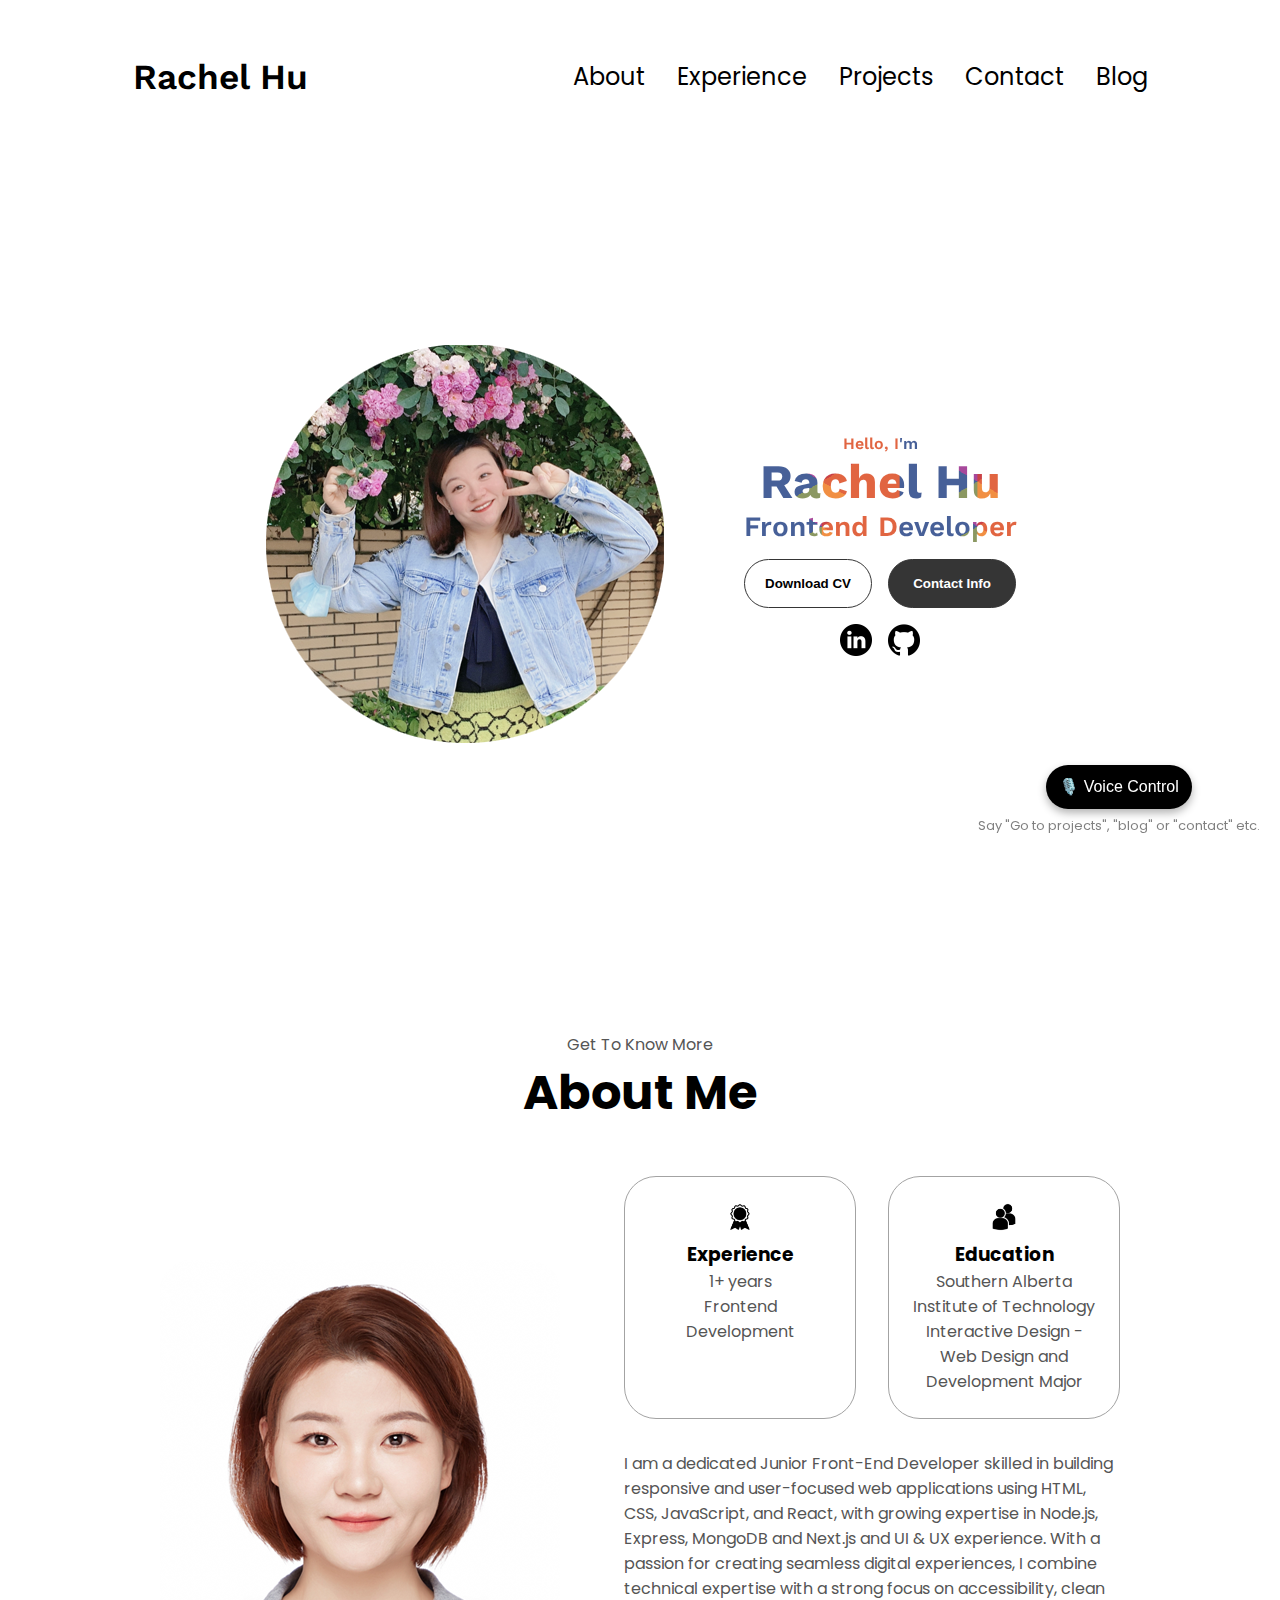
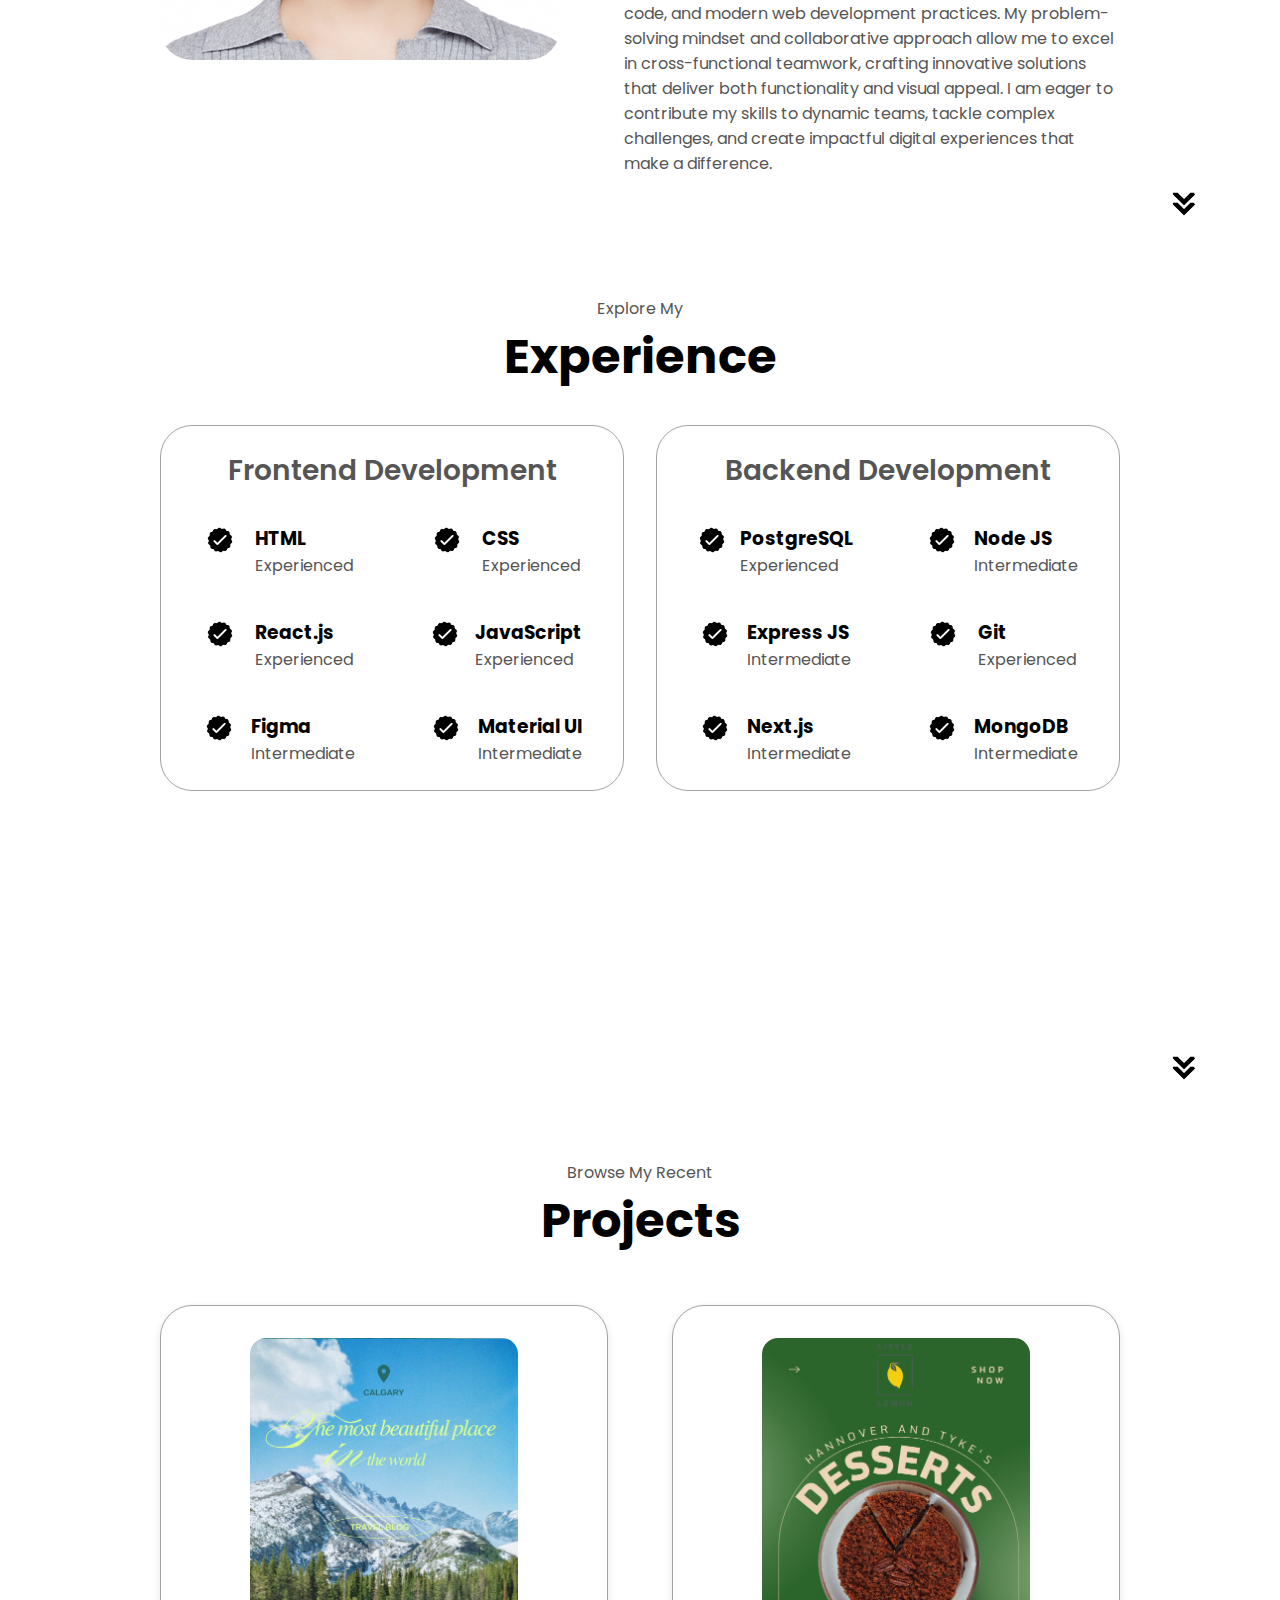
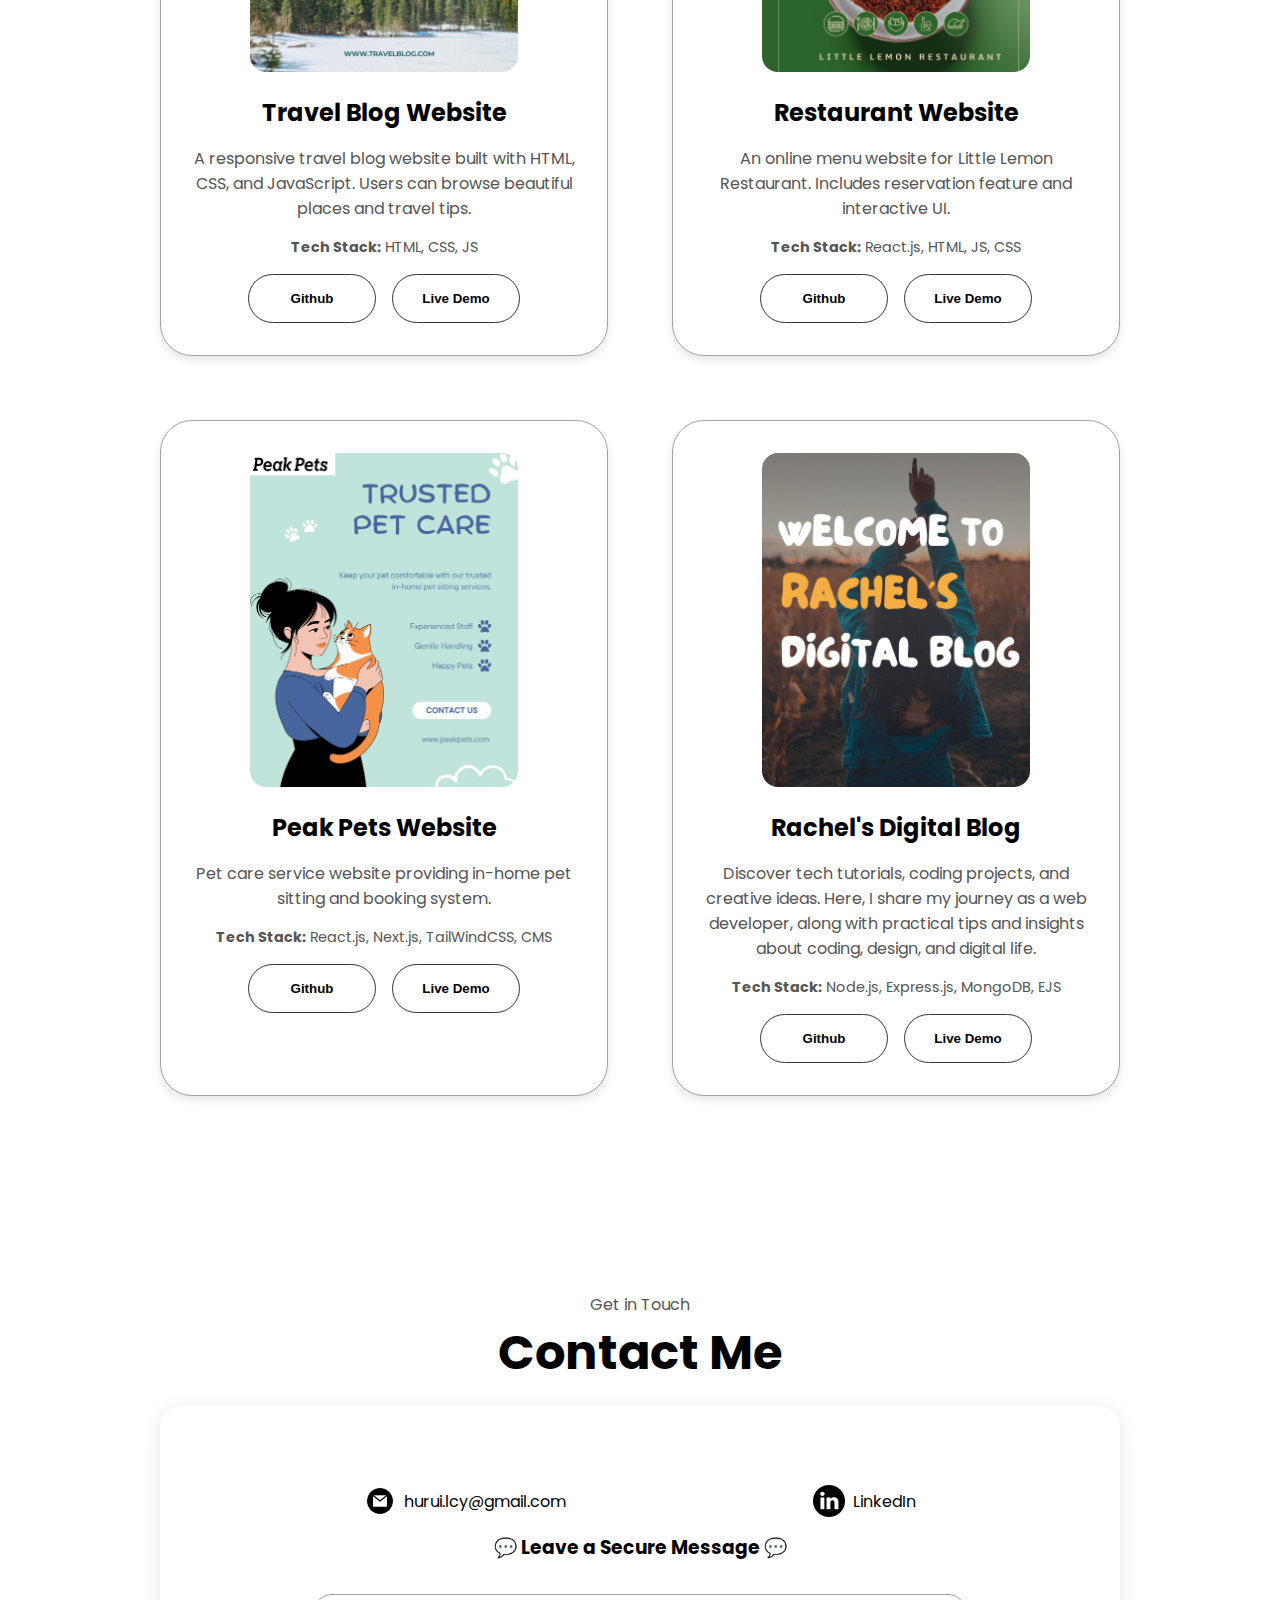
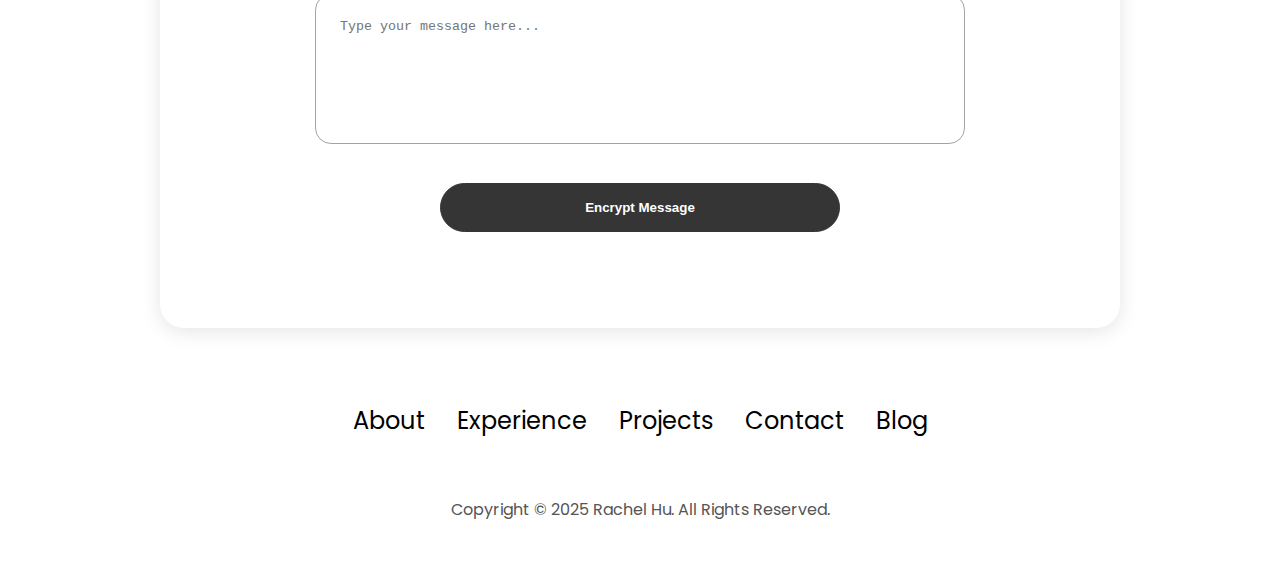
==== commit 57d269de: "Fix bugs and README file" ====
--- a/index.html
+++ b/index.html
@@ -57,7 +57,7 @@
         <img src="./assets/linkedin.png" alt="LinkedIn profile" class="icon" onclick="location.href='https://www.linkedin.com/'">
 
         <img src="./assets/github.png" alt="GitHub profile" class="icon" onclick="location.href='https://github.com/Rachel-lcy'">
-      </div>   
+      </div>
     </div>
   </section>
 
--- a/style.css
+++ b/style.css
@@ -3,6 +3,8 @@
 @import url("https://fonts.googleapis.com/css2?family=Poppins:wght@300;400;500;600&display=swap");
 
 @import url('https://fonts.googleapis.com/css2?family=Work+Sans:ital,wght@0,100..900;1,100..900&display=swap');
+
+
 
 * {
   margin: 0;
@@ -63,7 +65,9 @@
 }
 
 .logo {
-  font-size: 2rem;
+  font-size: 2.2rem;
+  font-weight: 600;
+  font-family: "Work Sans", sans-serif;
 }
 
 .logo:hover {
